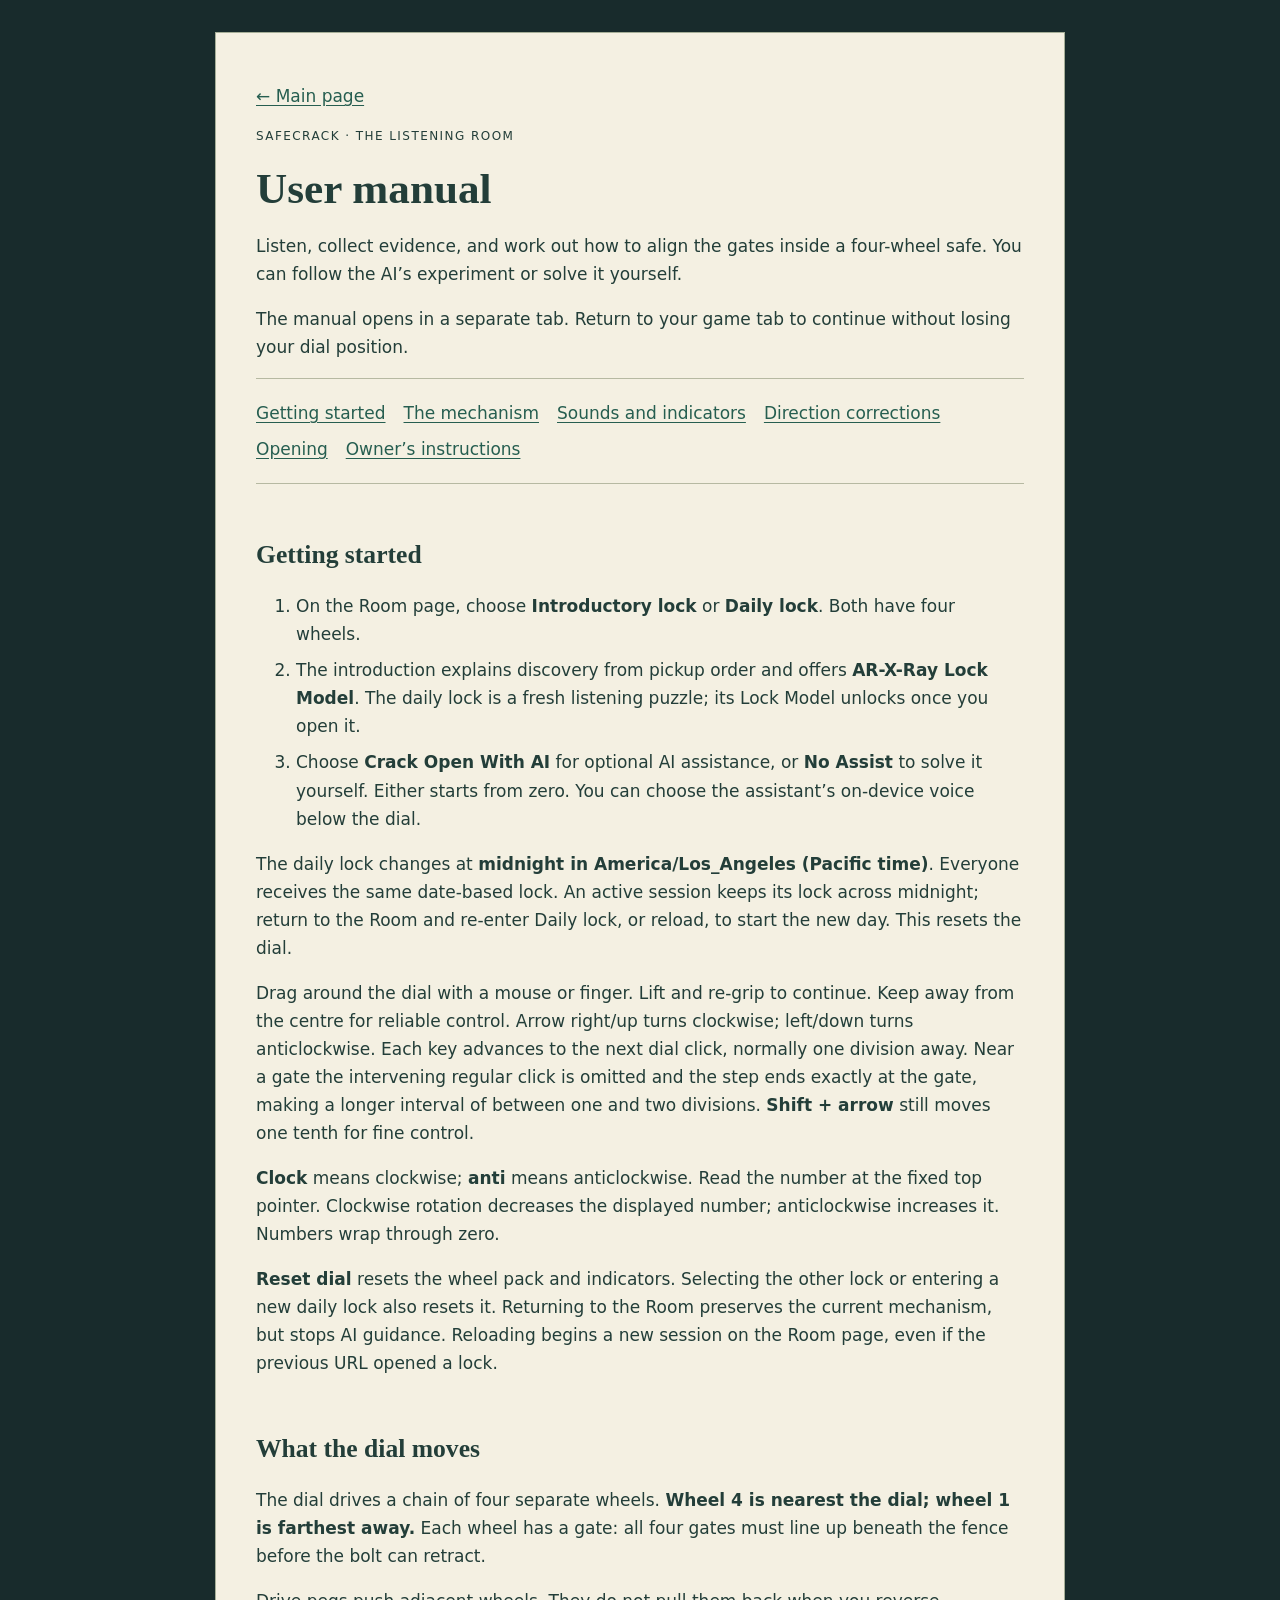
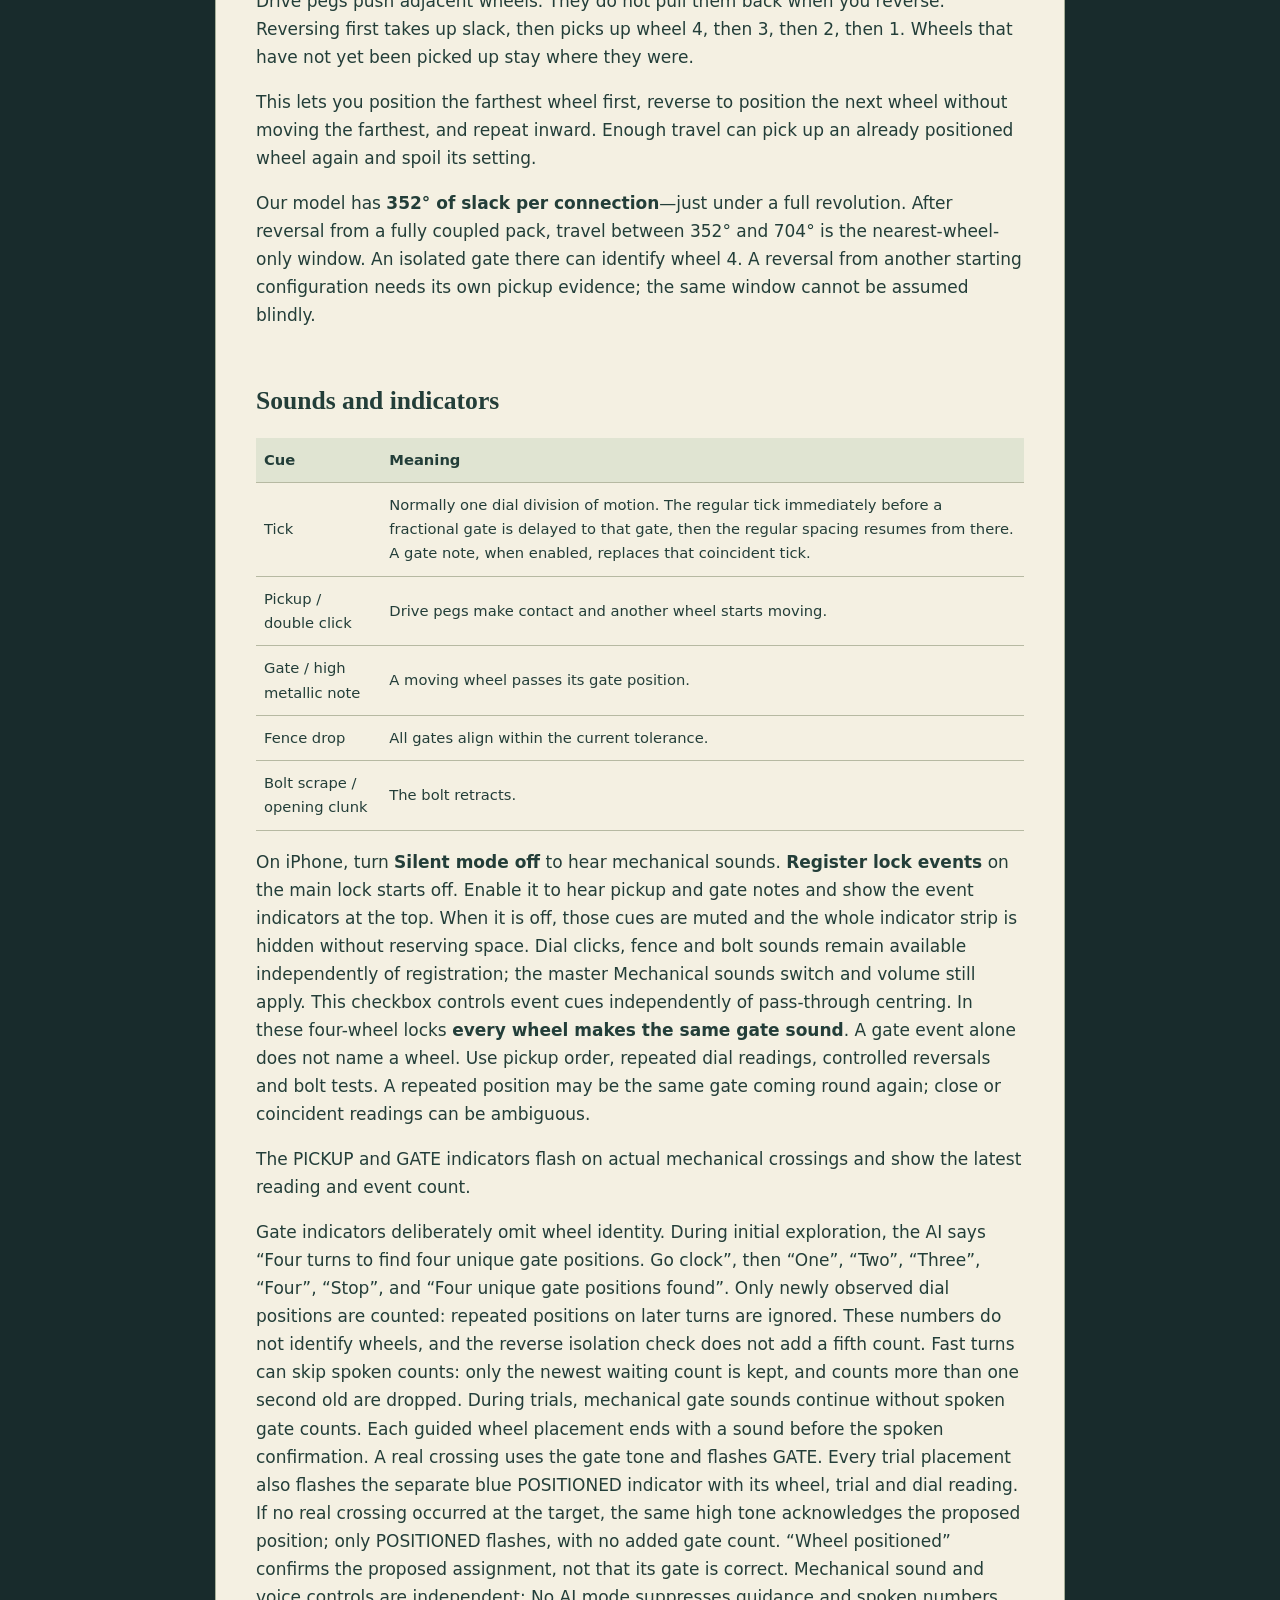
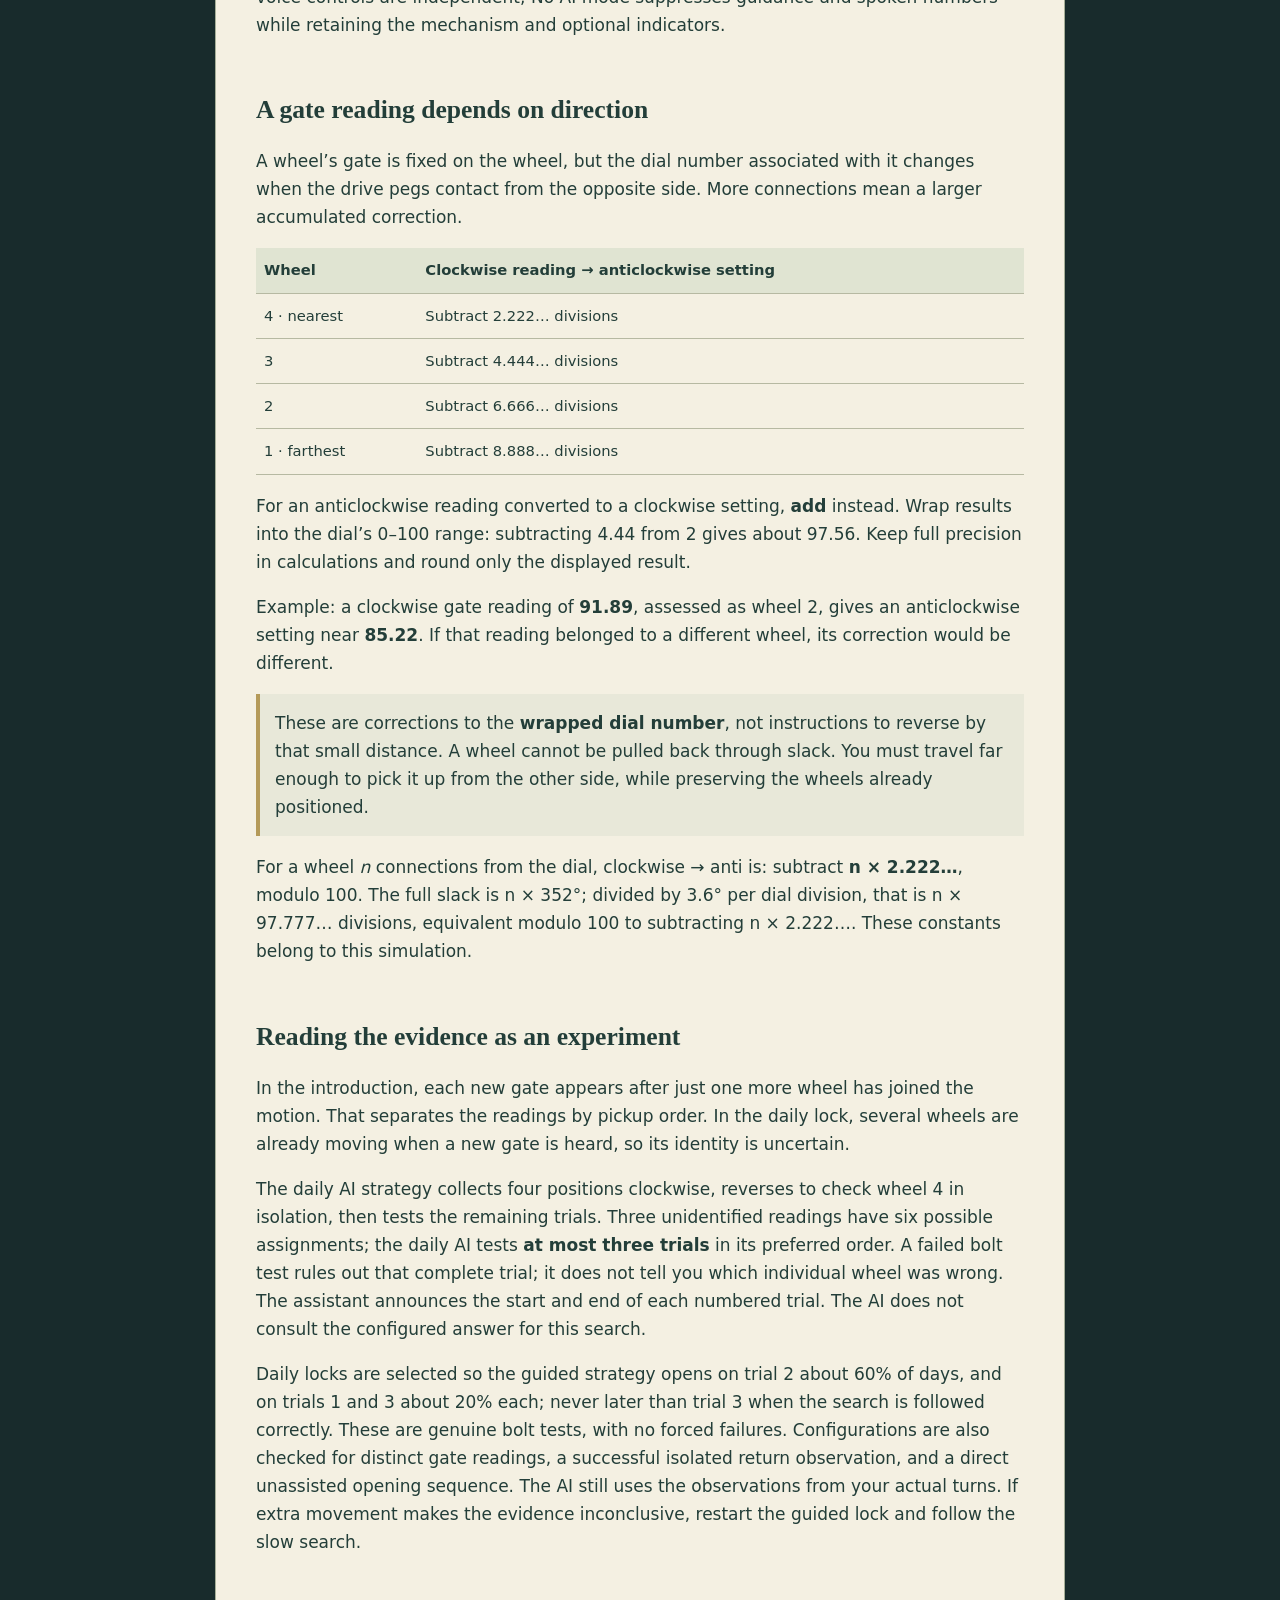
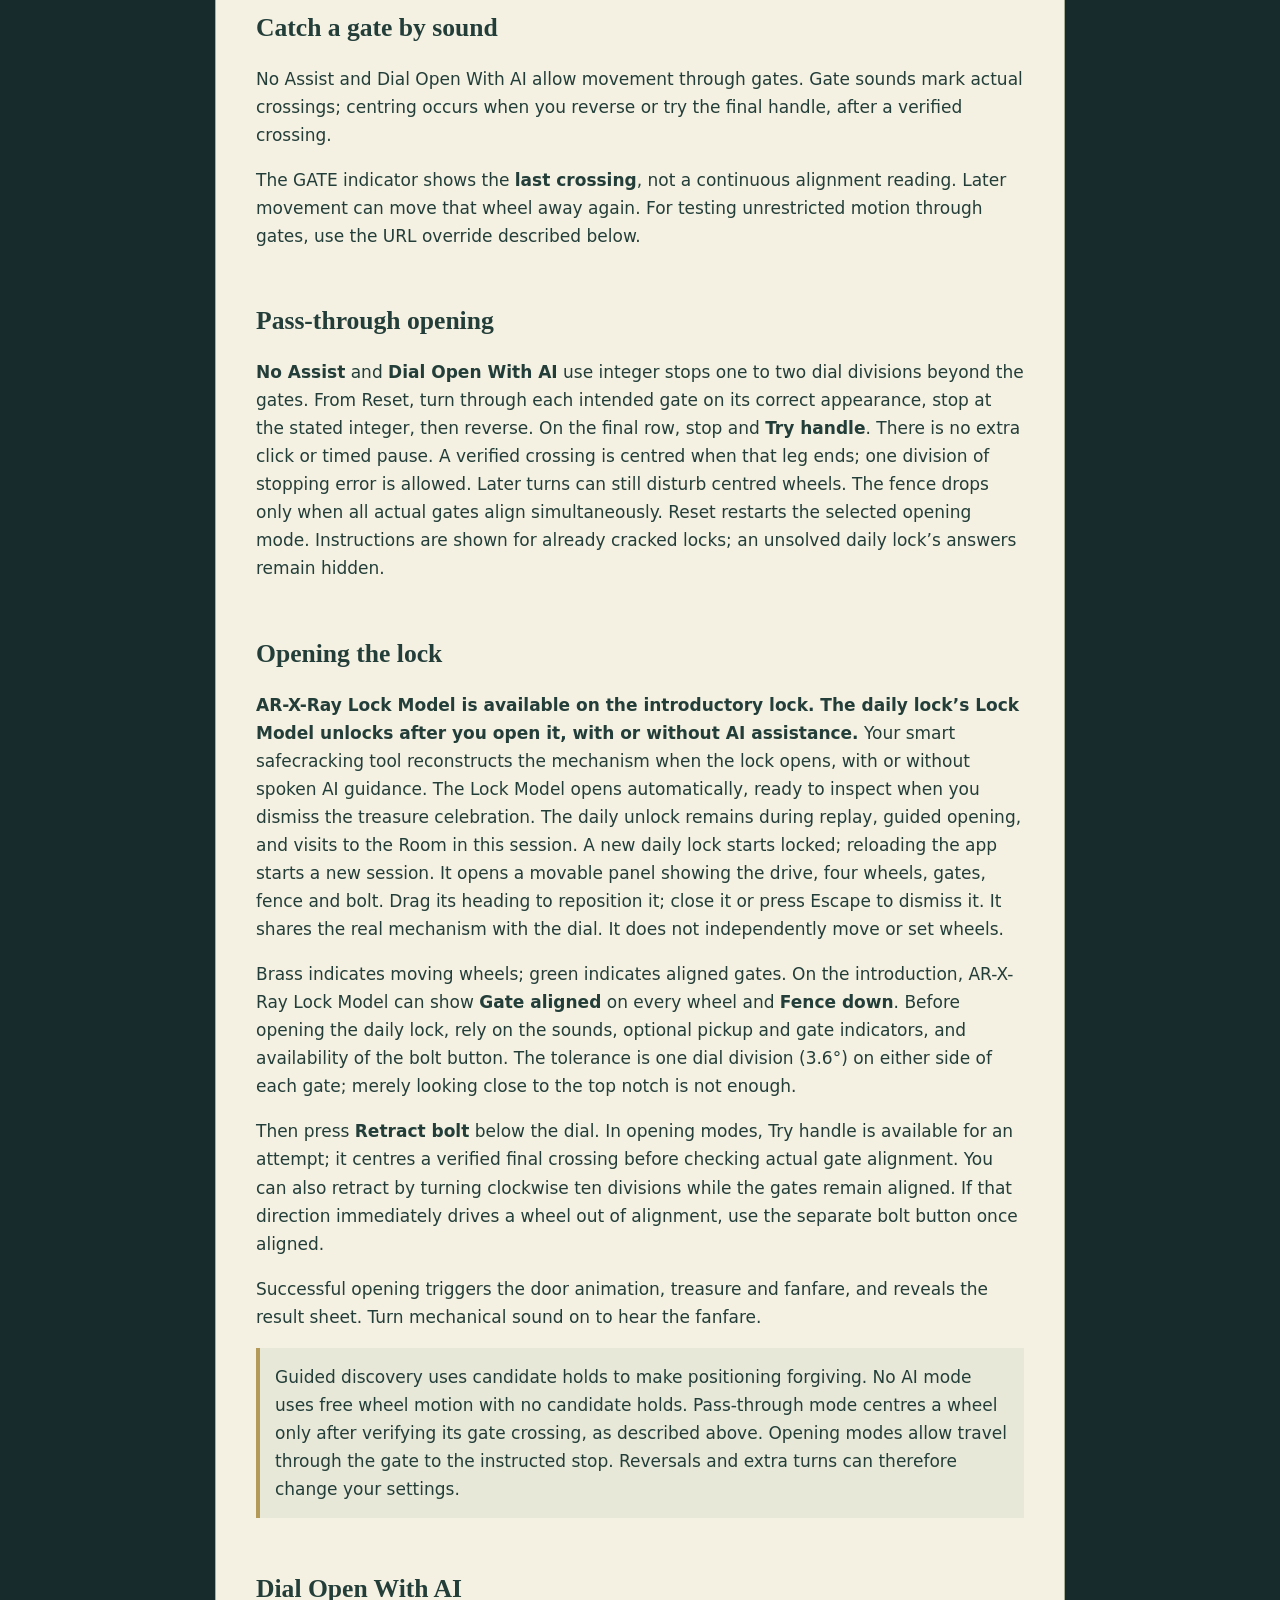
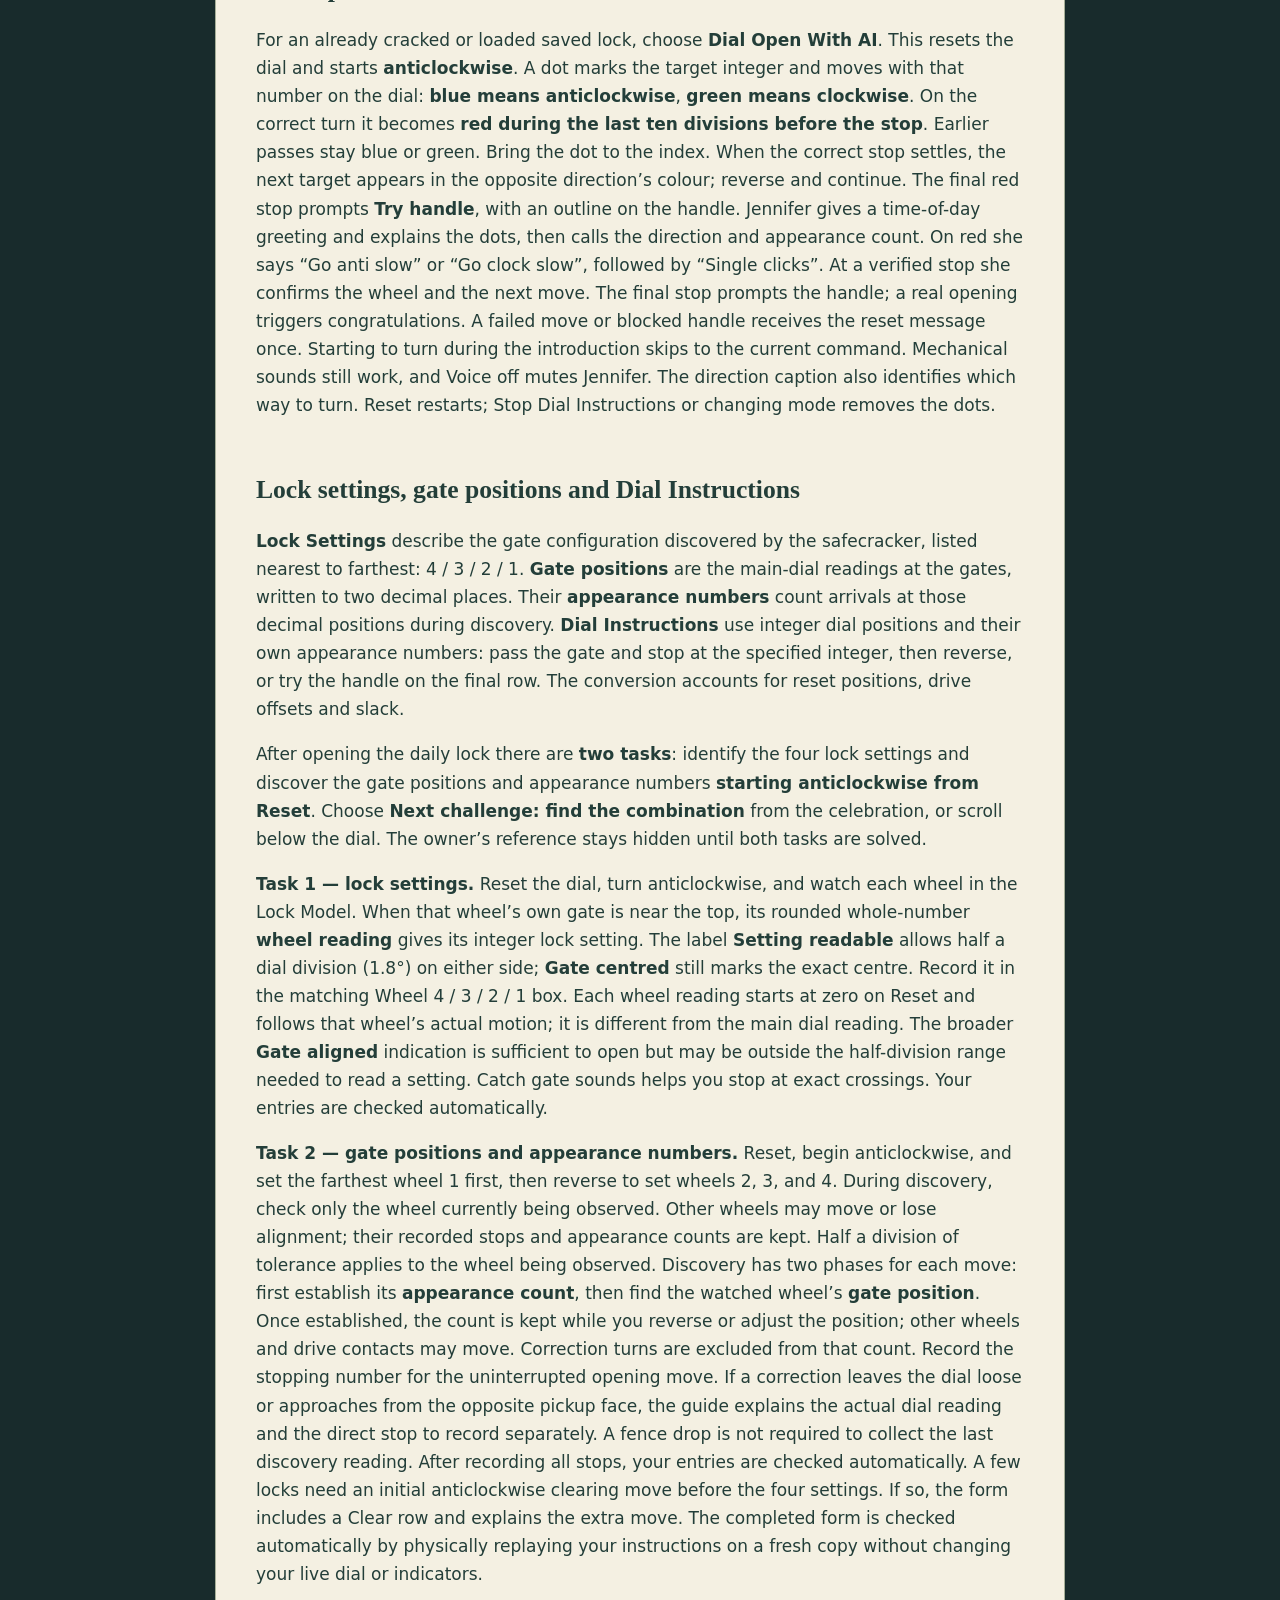
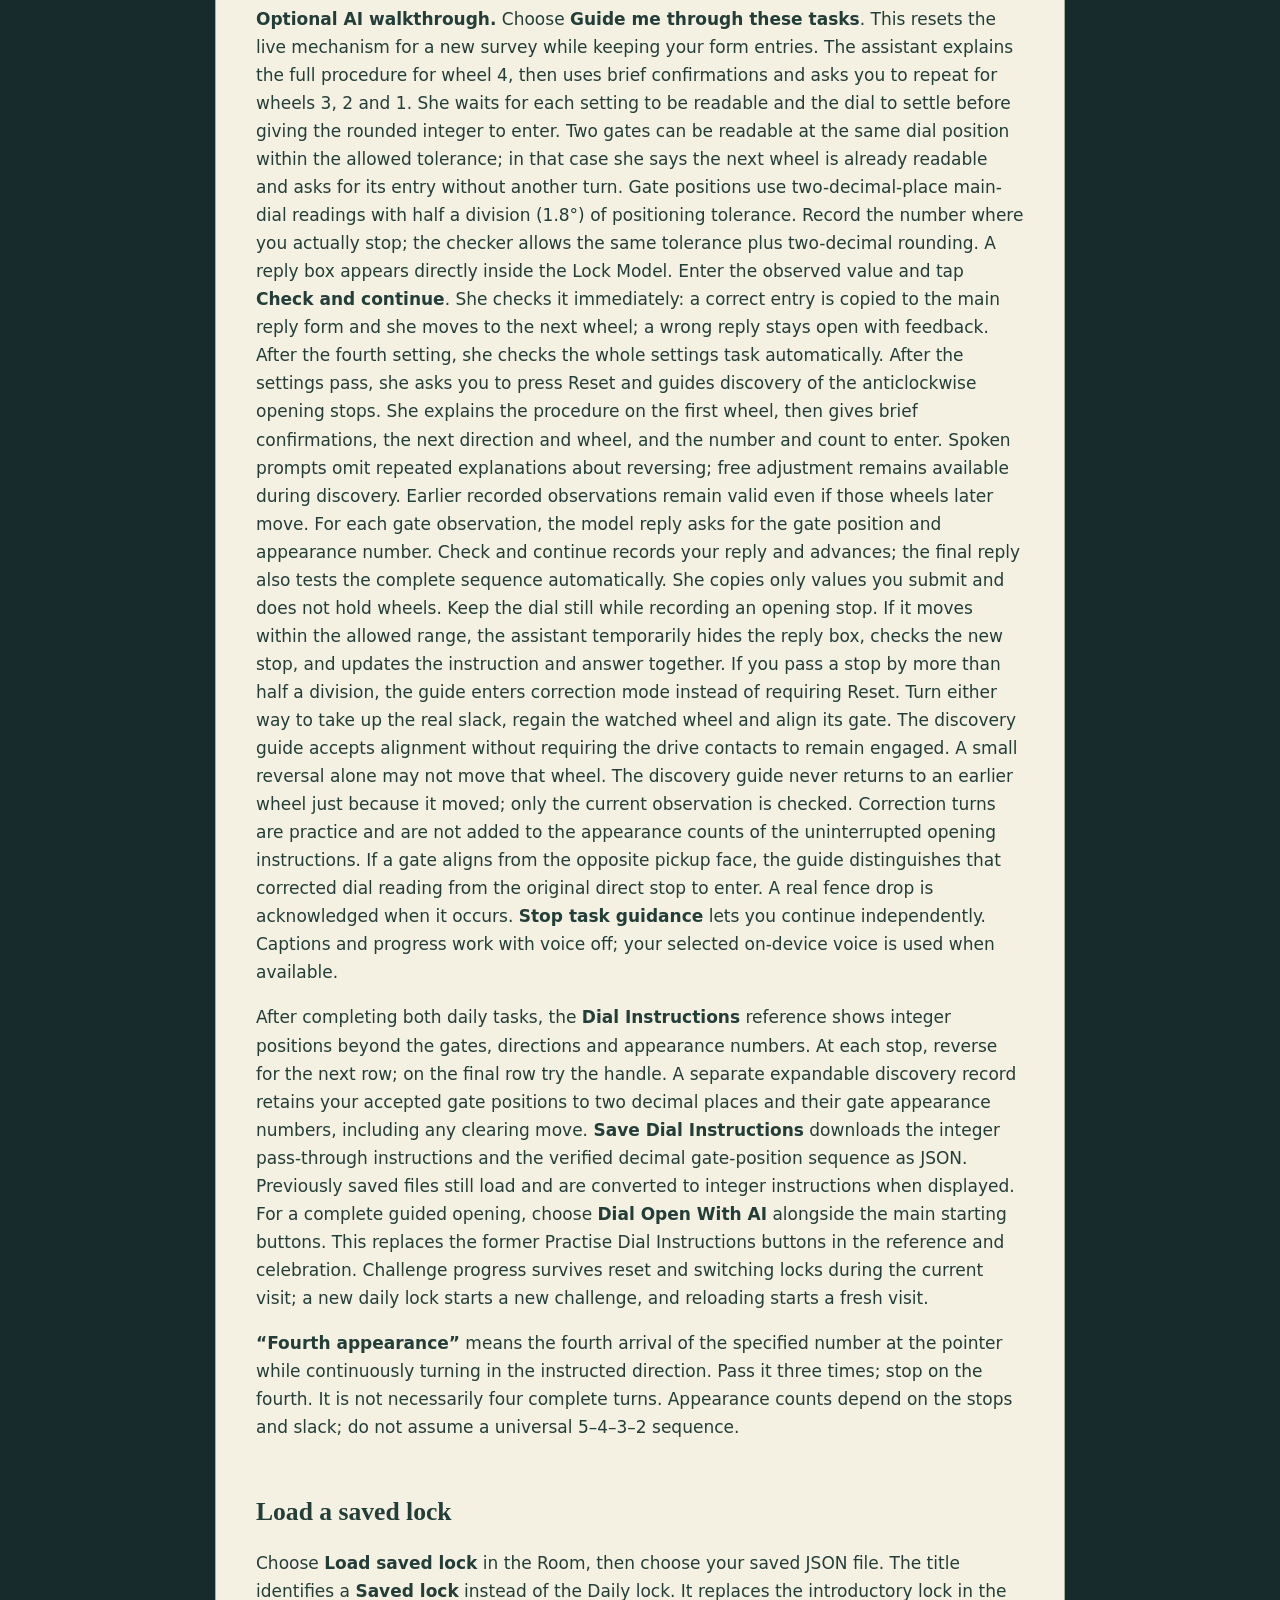
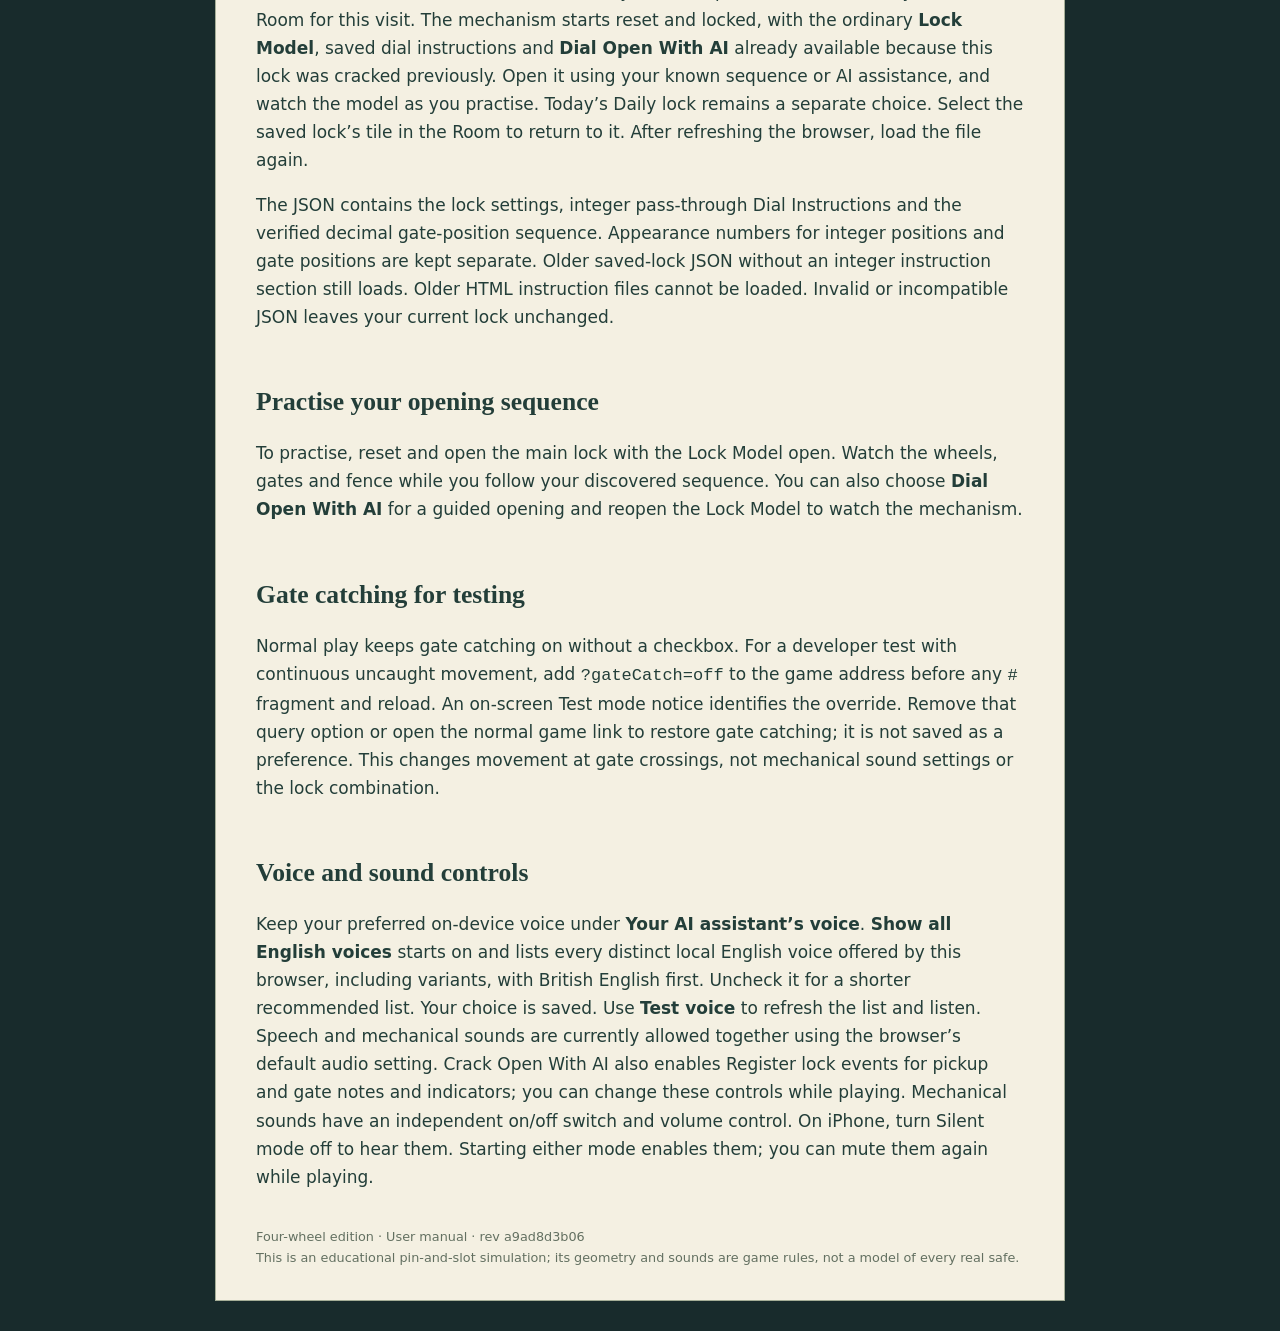
==== user-manual.html @ 7e82ee5e "Package Safecrack SoundCloud release" ====
<!doctype html>
<html lang="en">
<head>
<meta charset="utf-8"><meta name="viewport" content="width=device-width,initial-scale=1">
<title>User manual · Safecrack</title>
<style>
*{box-sizing:border-box}body{margin:0;background:#182b2c;color:#233e39;font:17px/1.65 system-ui,sans-serif}main{max-width:850px;margin:32px auto;padding:32px 40px;background:#f4f0e2;border:1px solid #a5ae97}h1,h2{font-family:Georgia,serif;line-height:1.2}h1{font-size:2.7rem;margin:16px 0}h2{margin-top:2.2em;font-size:1.6rem}a{color:#265e50;text-underline-offset:3px}nav{border-block:1px solid #b6b9a2;padding:16px 0}nav a{display:inline-block;margin:4px 18px 4px 0}table{width:100%;border-collapse:collapse;font-size:.92rem}th,td{text-align:left;padding:10px 8px;border-bottom:1px solid #b6b9a2}th{background:#e0e4d2}li{margin:8px 0}.note{padding:15px;border-left:4px solid #b49a59;background:#e8e8d9}.eyebrow{letter-spacing:.12em;font-size:.75rem}footer{margin-top:35px;font-size:.8rem;color:#637061}@media(max-width:600px){main{margin:0;padding:22px 18px}h1{font-size:2.1rem}table{font-size:.8rem}th,td{padding:9px 4px}}@media print{body{background:white}main{border:0;margin:0;padding:0;max-width:none}nav,.return{display:none}h2{break-after:avoid}tr{break-inside:avoid}}
</style>
</head>
<body><main>
<p class="return"><a href="./">← Main page</a></p>
<p class="eyebrow">SAFECRACK · THE LISTENING ROOM</p>
<h1>User manual</h1>
<p>Listen, collect evidence, and work out how to align the gates inside a four-wheel safe. You can follow the AI’s experiment or solve it yourself.</p>
<p class="return">The manual opens in a separate tab. Return to your game tab to continue without losing your dial position.</p>
<nav aria-label="Manual contents"><a href="#start">Getting started</a><a href="#mechanism">The mechanism</a><a href="#evidence">Sounds and indicators</a><a href="#corrections">Direction corrections</a><a href="#opening">Opening</a><a href="#owner">Owner’s instructions</a></nav>
<h2 id="start">Getting started</h2>
<ol><li>On the Room page, choose <strong>Introductory lock</strong> or <strong>Daily lock</strong>. Both have four wheels.</li><li>The introduction explains discovery from pickup order and offers <strong>AR-X-Ray Lock Model</strong>. The daily lock is a fresh listening puzzle; its Lock Model unlocks once you open it.</li><li>Choose <strong>Crack Open With AI</strong> for optional AI assistance, or <strong>No Assist</strong> to solve it yourself. Either starts from zero. You can choose the assistant’s on-device voice below the dial.</li></ol>
<p>The daily lock changes at <strong>midnight in America/Los_Angeles (Pacific time)</strong>. Everyone receives the same date-based lock. An active session keeps its lock across midnight; return to the Room and re-enter Daily lock, or reload, to start the new day. This resets the dial.</p>
<p>Drag around the dial with a mouse or finger. Lift and re-grip to continue. Keep away from the centre for reliable control. Arrow right/up turns clockwise; left/down turns anticlockwise. Each key advances to the next dial click, normally one division away. Near a gate the intervening regular click is omitted and the step ends exactly at the gate, making a longer interval of between one and two divisions. <strong>Shift + arrow</strong> still moves one tenth for fine control.</p>
<p><strong>Clock</strong> means clockwise; <strong>anti</strong> means anticlockwise. Read the number at the fixed top pointer. Clockwise rotation decreases the displayed number; anticlockwise increases it. Numbers wrap through zero.</p>
<p><strong>Reset dial</strong> resets the wheel pack and indicators. Selecting the other lock or entering a new daily lock also resets it. Returning to the Room preserves the current mechanism, but stops AI guidance. Reloading begins a new session on the Room page, even if the previous URL opened a lock.</p>
<h2 id="mechanism">What the dial moves</h2>
<p>The dial drives a chain of four separate wheels. <strong>Wheel 4 is nearest the dial; wheel 1 is farthest away.</strong> Each wheel has a gate: all four gates must line up beneath the fence before the bolt can retract.</p>
<p>Drive pegs push adjacent wheels. They do not pull them back when you reverse. Reversing first takes up slack, then picks up wheel 4, then 3, then 2, then 1. Wheels that have not yet been picked up stay where they were.</p>
<p>This lets you position the farthest wheel first, reverse to position the next wheel without moving the farthest, and repeat inward. Enough travel can pick up an already positioned wheel again and spoil its setting.</p>
<p>Our model has <strong>352° of slack per connection</strong>—just under a full revolution. After reversal from a fully coupled pack, travel between 352° and 704° is the nearest-wheel-only window. An isolated gate there can identify wheel 4. A reversal from another starting configuration needs its own pickup evidence; the same window cannot be assumed blindly.</p>
<h2 id="evidence">Sounds and indicators</h2>
<table><thead><tr><th>Cue</th><th>Meaning</th></tr></thead><tbody><tr><td>Tick</td><td>Normally one dial division of motion. The regular tick immediately before a fractional gate is delayed to that gate, then the regular spacing resumes from there. A gate note, when enabled, replaces that coincident tick.</td></tr><tr><td>Pickup / double click</td><td>Drive pegs make contact and another wheel starts moving.</td></tr><tr><td>Gate / high metallic note</td><td>A moving wheel passes its gate position.</td></tr><tr><td>Fence drop</td><td>All gates align within the current tolerance.</td></tr><tr><td>Bolt scrape / opening clunk</td><td>The bolt retracts.</td></tr></tbody></table>
<p>On iPhone, turn <strong>Silent mode off</strong> to hear mechanical sounds. <strong>Register lock events</strong> on the main lock starts off. Enable it to hear pickup and gate notes and show the event indicators at the top. When it is off, those cues are muted and the whole indicator strip is hidden without reserving space. Dial clicks, fence and bolt sounds remain available independently of registration; the master Mechanical sounds switch and volume still apply. This checkbox controls event cues independently of pass-through centring. In these four-wheel locks <strong>every wheel makes the same gate sound</strong>. A gate event alone does not name a wheel. Use pickup order, repeated dial readings, controlled reversals and bolt tests. A repeated position may be the same gate coming round again; close or coincident readings can be ambiguous.</p>
<p>The PICKUP and GATE indicators flash on actual mechanical crossings and show the latest reading and event count.</p>
<p>Gate indicators deliberately omit wheel identity. During initial exploration, the AI says “Four turns to find four unique gate positions. Go clock”, then “One”, “Two”, “Three”, “Four”, “Stop”, and “Four unique gate positions found”. Only newly observed dial positions are counted: repeated positions on later turns are ignored. These numbers do not identify wheels, and the reverse isolation check does not add a fifth count. Fast turns can skip spoken counts: only the newest waiting count is kept, and counts more than one second old are dropped. During trials, mechanical gate sounds continue without spoken gate counts. Each guided wheel placement ends with a sound before the spoken confirmation. A real crossing uses the gate tone and flashes GATE. Every trial placement also flashes the separate blue POSITIONED indicator with its wheel, trial and dial reading. If no real crossing occurred at the target, the same high tone acknowledges the proposed position; only POSITIONED flashes, with no added gate count. “Wheel positioned” confirms the proposed assignment, not that its gate is correct. Mechanical sound and voice controls are independent; No AI mode suppresses guidance and spoken numbers while retaining the mechanism and optional indicators.</p>
<h2 id="corrections">A gate reading depends on direction</h2>
<p>A wheel’s gate is fixed on the wheel, but the dial number associated with it changes when the drive pegs contact from the opposite side. More connections mean a larger accumulated correction.</p>
<table><thead><tr><th>Wheel</th><th>Clockwise reading → anticlockwise setting</th></tr></thead><tbody><tr><td>4 · nearest</td><td>Subtract 2.222… divisions</td></tr><tr><td>3</td><td>Subtract 4.444… divisions</td></tr><tr><td>2</td><td>Subtract 6.666… divisions</td></tr><tr><td>1 · farthest</td><td>Subtract 8.888… divisions</td></tr></tbody></table>
<p>For an anticlockwise reading converted to a clockwise setting, <strong>add</strong> instead. Wrap results into the dial’s 0–100 range: subtracting 4.44 from 2 gives about 97.56. Keep full precision in calculations and round only the displayed result.</p>
<p>Example: a clockwise gate reading of <strong>91.89</strong>, assessed as wheel 2, gives an anticlockwise setting near <strong>85.22</strong>. If that reading belonged to a different wheel, its correction would be different.</p>
<p class="note">These are corrections to the <strong>wrapped dial number</strong>, not instructions to reverse by that small distance. A wheel cannot be pulled back through slack. You must travel far enough to pick it up from the other side, while preserving the wheels already positioned.</p>
<p>For a wheel <em>n</em> connections from the dial, clockwise → anti is: subtract <strong>n × 2.222…</strong>, modulo 100. The full slack is n × 352°; divided by 3.6° per dial division, that is n × 97.777… divisions, equivalent modulo 100 to subtracting n × 2.222…. These constants belong to this simulation.</p>
<h2>Reading the evidence as an experiment</h2>
<p>In the introduction, each new gate appears after just one more wheel has joined the motion. That separates the readings by pickup order. In the daily lock, several wheels are already moving when a new gate is heard, so its identity is uncertain.</p>
<p>The daily AI strategy collects four positions clockwise, reverses to check wheel 4 in isolation, then tests the remaining trials. Three unidentified readings have six possible assignments; the daily AI tests <strong>at most three trials</strong> in its preferred order. A failed bolt test rules out that complete trial; it does not tell you which individual wheel was wrong. The assistant announces the start and end of each numbered trial. The AI does not consult the configured answer for this search.</p>
<p>Daily locks are selected so the guided strategy opens on trial 2 about 60% of days, and on trials 1 and 3 about 20% each; never later than trial 3 when the search is followed correctly. These are genuine bolt tests, with no forced failures. Configurations are also checked for distinct gate readings, a successful isolated return observation, and a direct unassisted opening sequence. The AI still uses the observations from your actual turns. If extra movement makes the evidence inconclusive, restart the guided lock and follow the slow search.</p>
<h2>Catch a gate by sound</h2>
<p>No Assist and Dial Open With AI allow movement through gates. Gate sounds mark actual crossings; centring occurs when you reverse or try the final handle, after a verified crossing.</p>
<p>The GATE indicator shows the <strong>last crossing</strong>, not a continuous alignment reading. Later movement can move that wheel away again. For testing unrestricted motion through gates, use the URL override described below.</p>
<h2>Pass-through opening</h2>
<p><strong>No Assist</strong> and <strong>Dial Open With AI</strong> use integer stops one to two dial divisions beyond the gates. From Reset, turn through each intended gate on its correct appearance, stop at the stated integer, then reverse. On the final row, stop and <strong>Try handle</strong>. There is no extra click or timed pause. A verified crossing is centred when that leg ends; one division of stopping error is allowed. Later turns can still disturb centred wheels. The fence drops only when all actual gates align simultaneously. Reset restarts the selected opening mode. Instructions are shown for already cracked locks; an unsolved daily lock’s answers remain hidden.</p>

<h2 id="opening">Opening the lock</h2>
<p><strong>AR-X-Ray Lock Model is available on the introductory lock. The daily lock’s Lock Model unlocks after you open it, with or without AI assistance.</strong> Your smart safecracking tool reconstructs the mechanism when the lock opens, with or without spoken AI guidance. The Lock Model opens automatically, ready to inspect when you dismiss the treasure celebration. The daily unlock remains during replay, guided opening, and visits to the Room in this session. A new daily lock starts locked; reloading the app starts a new session. It opens a movable panel showing the drive, four wheels, gates, fence and bolt. Drag its heading to reposition it; close it or press Escape to dismiss it. It shares the real mechanism with the dial. It does not independently move or set wheels.</p>
<p>Brass indicates moving wheels; green indicates aligned gates. On the introduction, AR-X-Ray Lock Model can show <strong>Gate aligned</strong> on every wheel and <strong>Fence down</strong>. Before opening the daily lock, rely on the sounds, optional pickup and gate indicators, and availability of the bolt button. The tolerance is one dial division (3.6°) on either side of each gate; merely looking close to the top notch is not enough.</p>
<p>Then press <strong>Retract bolt</strong> below the dial. In opening modes, Try handle is available for an attempt; it centres a verified final crossing before checking actual gate alignment. You can also retract by turning clockwise ten divisions while the gates remain aligned. If that direction immediately drives a wheel out of alignment, use the separate bolt button once aligned.</p>
<p>Successful opening triggers the door animation, treasure and fanfare, and reveals the result sheet. Turn mechanical sound on to hear the fanfare.</p>
<p class="note">Guided discovery uses candidate holds to make positioning forgiving. No AI mode uses free wheel motion with no candidate holds. Pass-through mode centres a wheel only after verifying its gate crossing, as described above. Opening modes allow travel through the gate to the instructed stop. Reversals and extra turns can therefore change your settings.</p>
<h2>Dial Open With AI</h2>
<p>For an already cracked or loaded saved lock, choose <strong>Dial Open With AI</strong>. This resets the dial and starts <strong>anticlockwise</strong>. A dot marks the target integer and moves with that number on the dial: <strong>blue means anticlockwise</strong>, <strong>green means clockwise</strong>. On the correct turn it becomes <strong>red during the last ten divisions before the stop</strong>. Earlier passes stay blue or green. Bring the dot to the index. When the correct stop settles, the next target appears in the opposite direction’s colour; reverse and continue. The final red stop prompts <strong>Try handle</strong>, with an outline on the handle. Jennifer gives a time-of-day greeting and explains the dots, then calls the direction and appearance count. On red she says “Go anti slow” or “Go clock slow”, followed by “Single clicks”. At a verified stop she confirms the wheel and the next move. The final stop prompts the handle; a real opening triggers congratulations. A failed move or blocked handle receives the reset message once. Starting to turn during the introduction skips to the current command. Mechanical sounds still work, and Voice off mutes Jennifer. The direction caption also identifies which way to turn. Reset restarts; Stop Dial Instructions or changing mode removes the dots.</p>
<h2 id="owner">Lock settings, gate positions and Dial Instructions</h2>
<p><strong>Lock Settings</strong> describe the gate configuration discovered by the safecracker, listed nearest to farthest: 4 / 3 / 2 / 1. <strong>Gate positions</strong> are the main-dial readings at the gates, written to two decimal places. Their <strong>appearance numbers</strong> count arrivals at those decimal positions during discovery. <strong>Dial Instructions</strong> use integer dial positions and their own appearance numbers: pass the gate and stop at the specified integer, then reverse, or try the handle on the final row. The conversion accounts for reset positions, drive offsets and slack.</p>
<p>After opening the daily lock there are <strong>two tasks</strong>: identify the four lock settings and discover the gate positions and appearance numbers <strong>starting anticlockwise from Reset</strong>. Choose <strong>Next challenge: find the combination</strong> from the celebration, or scroll below the dial. The owner’s reference stays hidden until both tasks are solved.</p>
<p><strong>Task 1 — lock settings.</strong> Reset the dial, turn anticlockwise, and watch each wheel in the Lock Model. When that wheel’s own gate is near the top, its rounded whole-number <strong>wheel reading</strong> gives its integer lock setting. The label <strong>Setting readable</strong> allows half a dial division (1.8°) on either side; <strong>Gate centred</strong> still marks the exact centre. Record it in the matching Wheel 4 / 3 / 2 / 1 box. Each wheel reading starts at zero on Reset and follows that wheel’s actual motion; it is different from the main dial reading. The broader <strong>Gate aligned</strong> indication is sufficient to open but may be outside the half-division range needed to read a setting. Catch gate sounds helps you stop at exact crossings. Your entries are checked automatically.</p>
<p><strong>Task 2 — gate positions and appearance numbers.</strong> Reset, begin anticlockwise, and set the farthest wheel 1 first, then reverse to set wheels 2, 3, and 4. During discovery, check only the wheel currently being observed. Other wheels may move or lose alignment; their recorded stops and appearance counts are kept. Half a division of tolerance applies to the wheel being observed. Discovery has two phases for each move: first establish its <strong>appearance count</strong>, then find the watched wheel’s <strong>gate position</strong>. Once established, the count is kept while you reverse or adjust the position; other wheels and drive contacts may move. Correction turns are excluded from that count. Record the stopping number for the uninterrupted opening move. If a correction leaves the dial loose or approaches from the opposite pickup face, the guide explains the actual dial reading and the direct stop to record separately. A fence drop is not required to collect the last discovery reading. After recording all stops, your entries are checked automatically. A few locks need an initial anticlockwise clearing move before the four settings. If so, the form includes a Clear row and explains the extra move. The completed form is checked automatically by physically replaying your instructions on a fresh copy without changing your live dial or indicators.</p>
<p><strong>Optional AI walkthrough.</strong> Choose <strong>Guide me through these tasks</strong>. This resets the live mechanism for a new survey while keeping your form entries. The assistant explains the full procedure for wheel 4, then uses brief confirmations and asks you to repeat for wheels 3, 2 and 1. She waits for each setting to be readable and the dial to settle before giving the rounded integer to enter. Two gates can be readable at the same dial position within the allowed tolerance; in that case she says the next wheel is already readable and asks for its entry without another turn. Gate positions use two-decimal-place main-dial readings with half a division (1.8°) of positioning tolerance. Record the number where you actually stop; the checker allows the same tolerance plus two-decimal rounding. A reply box appears directly inside the Lock Model. Enter the observed value and tap <strong>Check and continue</strong>. She checks it immediately: a correct entry is copied to the main reply form and she moves to the next wheel; a wrong reply stays open with feedback. After the fourth setting, she checks the whole settings task automatically. After the settings pass, she asks you to press Reset and guides discovery of the anticlockwise opening stops. She explains the procedure on the first wheel, then gives brief confirmations, the next direction and wheel, and the number and count to enter. Spoken prompts omit repeated explanations about reversing; free adjustment remains available during discovery. Earlier recorded observations remain valid even if those wheels later move. For each gate observation, the model reply asks for the gate position and appearance number. Check and continue records your reply and advances; the final reply also tests the complete sequence automatically. She copies only values you submit and does not hold wheels. Keep the dial still while recording an opening stop. If it moves within the allowed range, the assistant temporarily hides the reply box, checks the new stop, and updates the instruction and answer together. If you pass a stop by more than half a division, the guide enters correction mode instead of requiring Reset. Turn either way to take up the real slack, regain the watched wheel and align its gate. The discovery guide accepts alignment without requiring the drive contacts to remain engaged. A small reversal alone may not move that wheel. The discovery guide never returns to an earlier wheel just because it moved; only the current observation is checked. Correction turns are practice and are not added to the appearance counts of the uninterrupted opening instructions. If a gate aligns from the opposite pickup face, the guide distinguishes that corrected dial reading from the original direct stop to enter. A real fence drop is acknowledged when it occurs. <strong>Stop task guidance</strong> lets you continue independently. Captions and progress work with voice off; your selected on-device voice is used when available.</p>
<p>After completing both daily tasks, the <strong>Dial Instructions</strong> reference shows integer positions beyond the gates, directions and appearance numbers. At each stop, reverse for the next row; on the final row try the handle. A separate expandable discovery record retains your accepted gate positions to two decimal places and their gate appearance numbers, including any clearing move. <strong>Save Dial Instructions</strong> downloads the integer pass-through instructions and the verified decimal gate-position sequence as JSON. Previously saved files still load and are converted to integer instructions when displayed. For a complete guided opening, choose <strong>Dial Open With AI</strong> alongside the main starting buttons. This replaces the former Practise Dial Instructions buttons in the reference and celebration. Challenge progress survives reset and switching locks during the current visit; a new daily lock starts a new challenge, and reloading starts a fresh visit.</p>
<p><strong>“Fourth appearance”</strong> means the fourth arrival of the specified number at the pointer while continuously turning in the instructed direction. Pass it three times; stop on the fourth. It is not necessarily four complete turns. Appearance counts depend on the stops and slack; do not assume a universal 5–4–3–2 sequence.</p>
<h2>Load a saved lock</h2>
<p>Choose <strong>Load saved lock</strong> in the Room, then choose your saved JSON file. The title identifies a <strong>Saved lock</strong> instead of the Daily lock. It replaces the introductory lock in the Room for this visit. The mechanism starts reset and locked, with the ordinary <strong>Lock Model</strong>, saved dial instructions and <strong>Dial Open With AI</strong> already available because this lock was cracked previously. Open it using your known sequence or AI assistance, and watch the model as you practise. Today’s Daily lock remains a separate choice. Select the saved lock’s tile in the Room to return to it. After refreshing the browser, load the file again.</p>
<p>The JSON contains the lock settings, integer pass-through Dial Instructions and the verified decimal gate-position sequence. Appearance numbers for integer positions and gate positions are kept separate. Older saved-lock JSON without an integer instruction section still loads. Older HTML instruction files cannot be loaded. Invalid or incompatible JSON leaves your current lock unchanged.</p>
<h2>Practise your opening sequence</h2>
<p>To practise, reset and open the main lock with the Lock Model open. Watch the wheels, gates and fence while you follow your discovered sequence. You can also choose <strong>Dial Open With AI</strong> for a guided opening and reopen the Lock Model to watch the mechanism.</p>
<h2>Gate catching for testing</h2>
<p>Normal play keeps gate catching on without a checkbox. For a developer test with continuous uncaught movement, add <code>?gateCatch=off</code> to the game address before any <code>#</code> fragment and reload. An on-screen Test mode notice identifies the override. Remove that query option or open the normal game link to restore gate catching; it is not saved as a preference. This changes movement at gate crossings, not mechanical sound settings or the lock combination.</p>
<h2>Voice and sound controls</h2>
<p>Keep your preferred on-device voice under <strong>Your AI assistant’s voice</strong>. <strong>Show all English voices</strong> starts on and lists every distinct local English voice offered by this browser, including variants, with British English first. Uncheck it for a shorter recommended list. Your choice is saved. Use <strong>Test voice</strong> to refresh the list and listen. Speech and mechanical sounds are currently allowed together using the browser’s default audio setting. Crack Open With AI also enables Register lock events for pickup and gate notes and indicators; you can change these controls while playing. Mechanical sounds have an independent on/off switch and volume control. On iPhone, turn Silent mode off to hear them. Starting either mode enables them; you can mute them again while playing.</p>
<footer>Four-wheel edition · User manual · rev a9ad8d3b06<br>This is an educational pin-and-slot simulation; its geometry and sounds are game rules, not a model of every real safe.</footer>
</main></body></html>
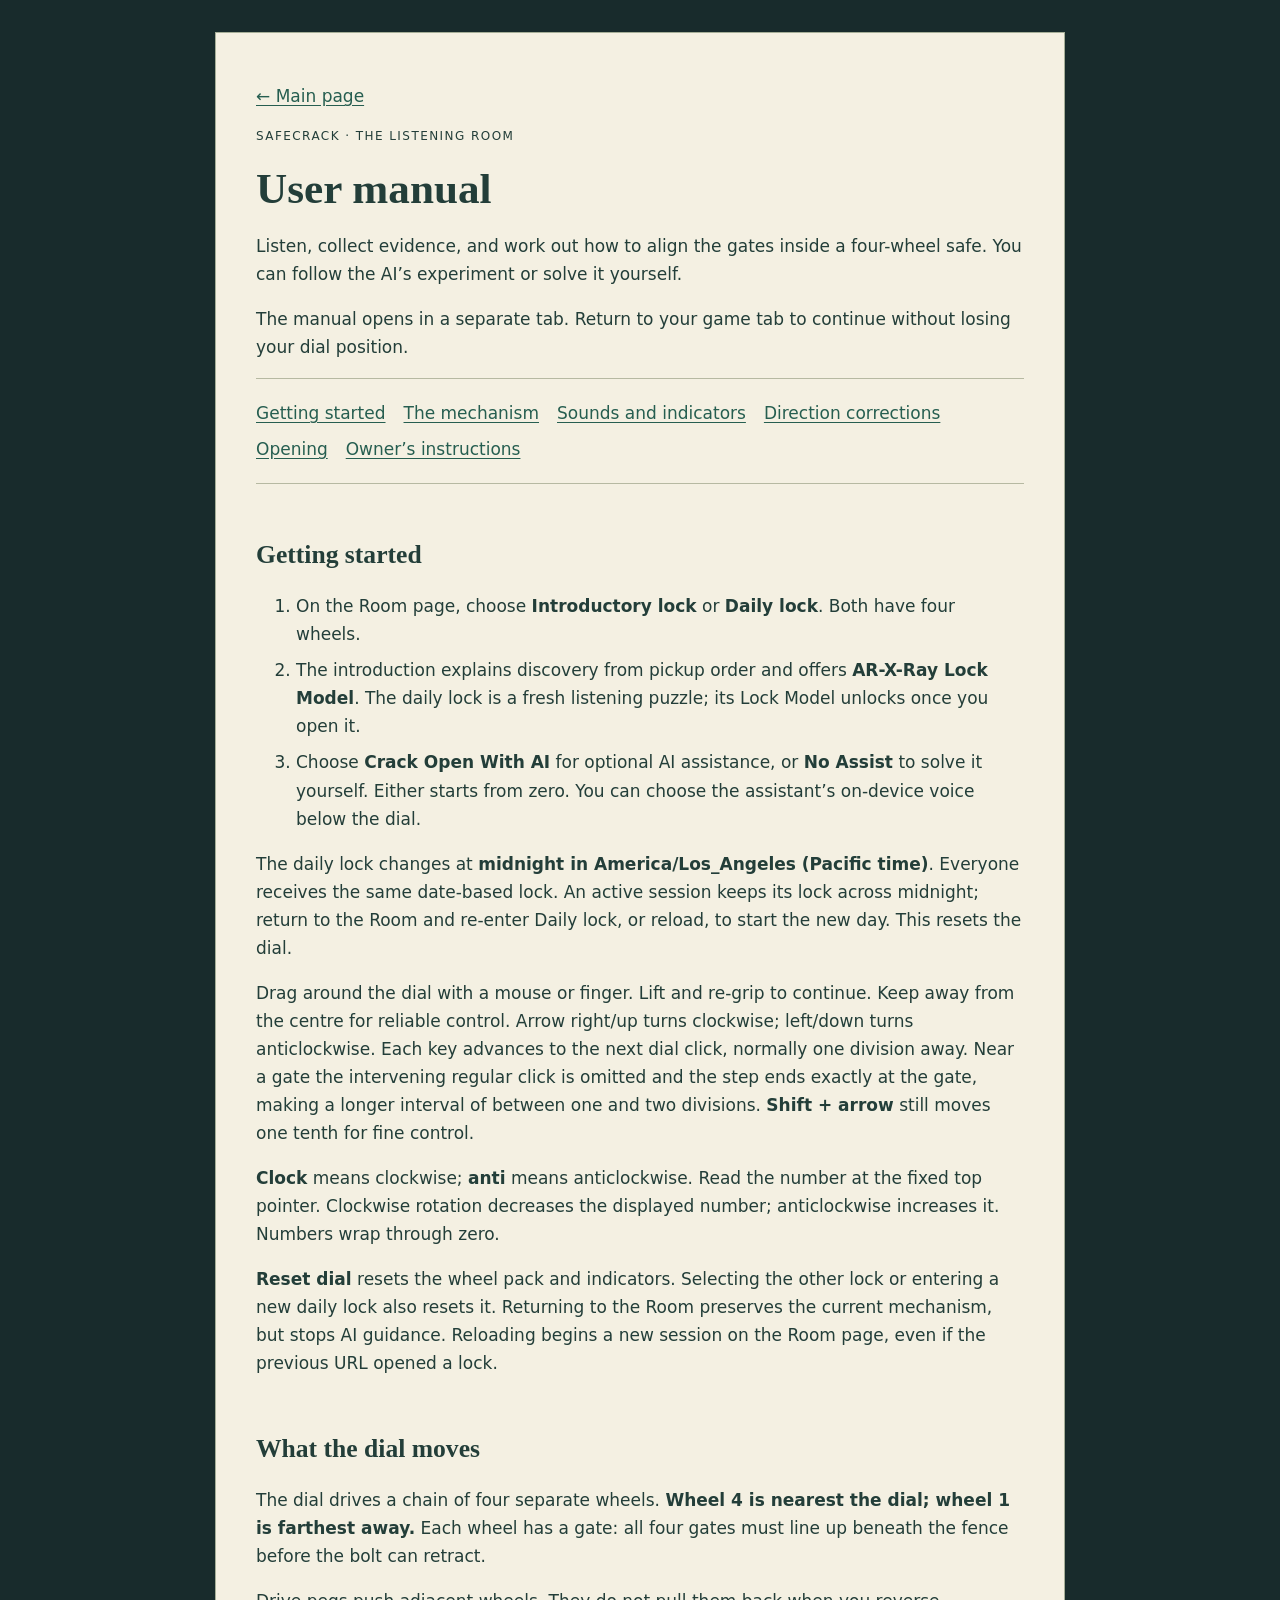
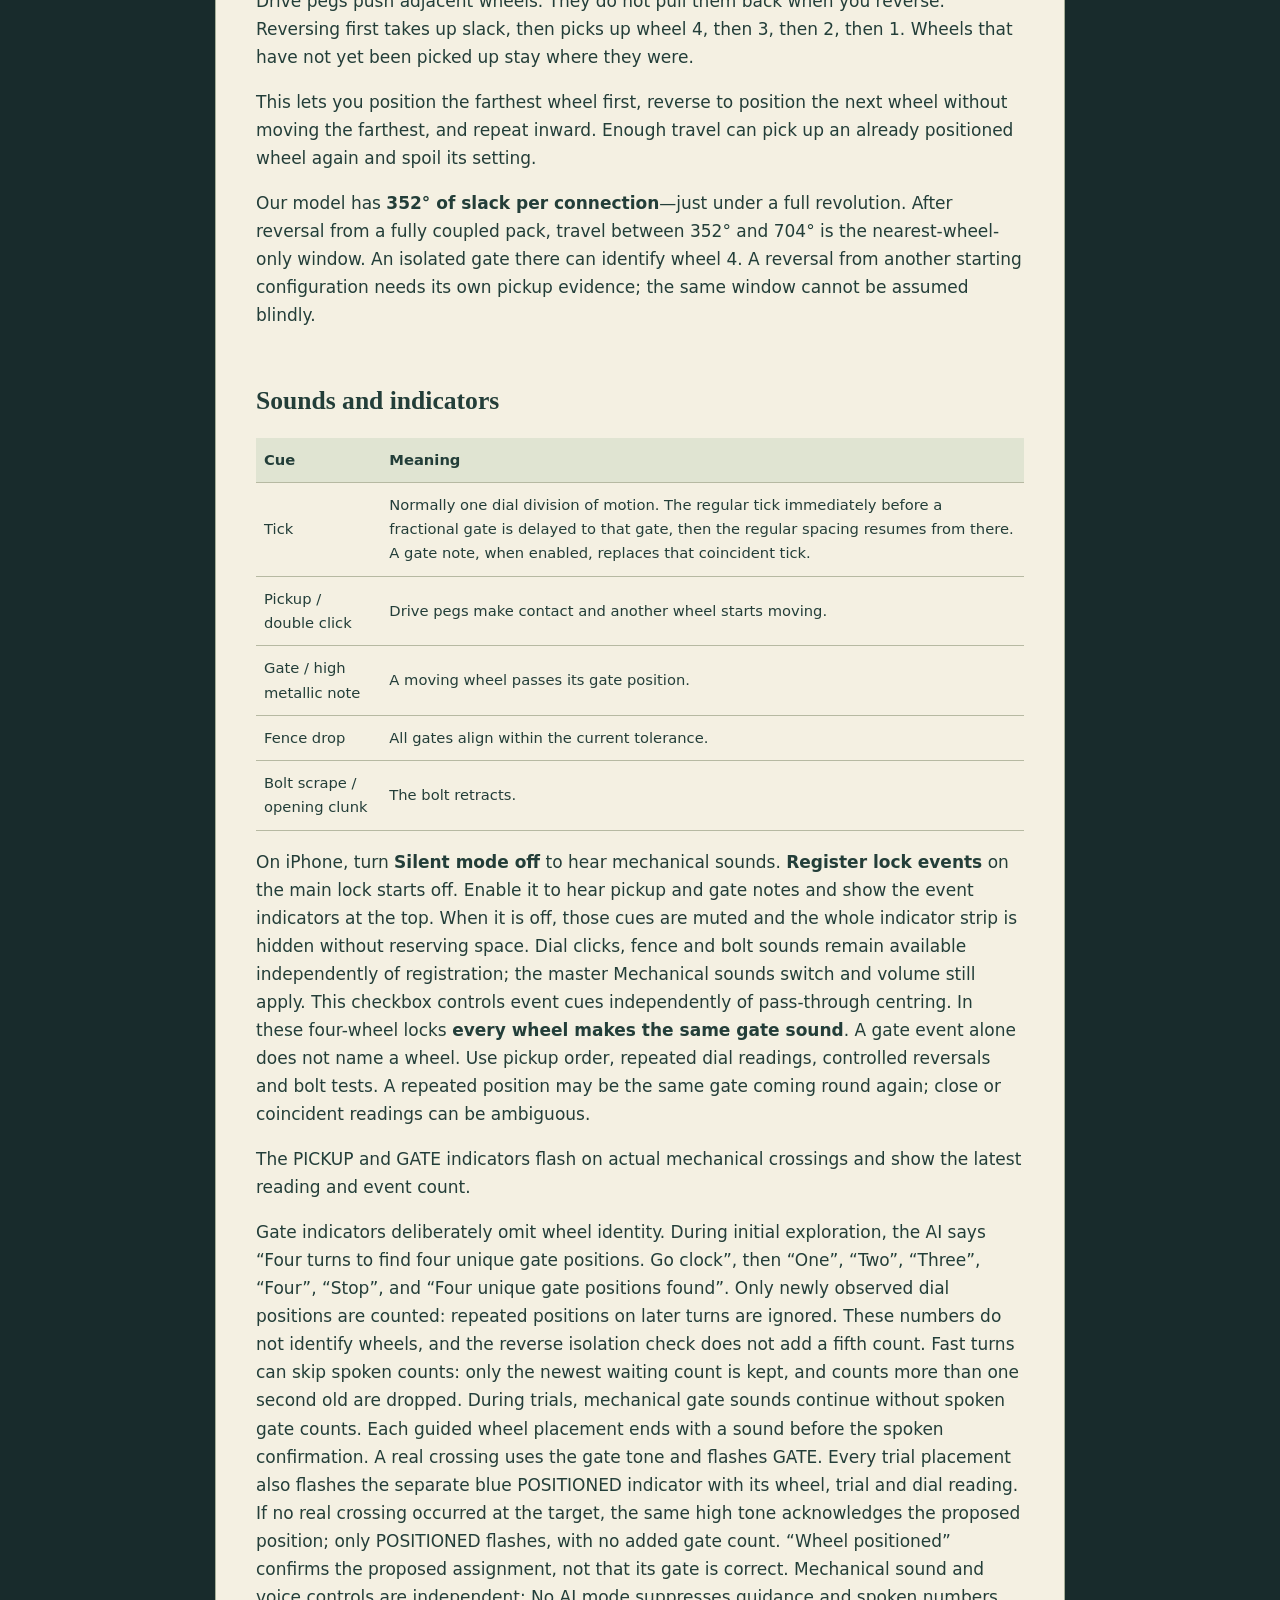
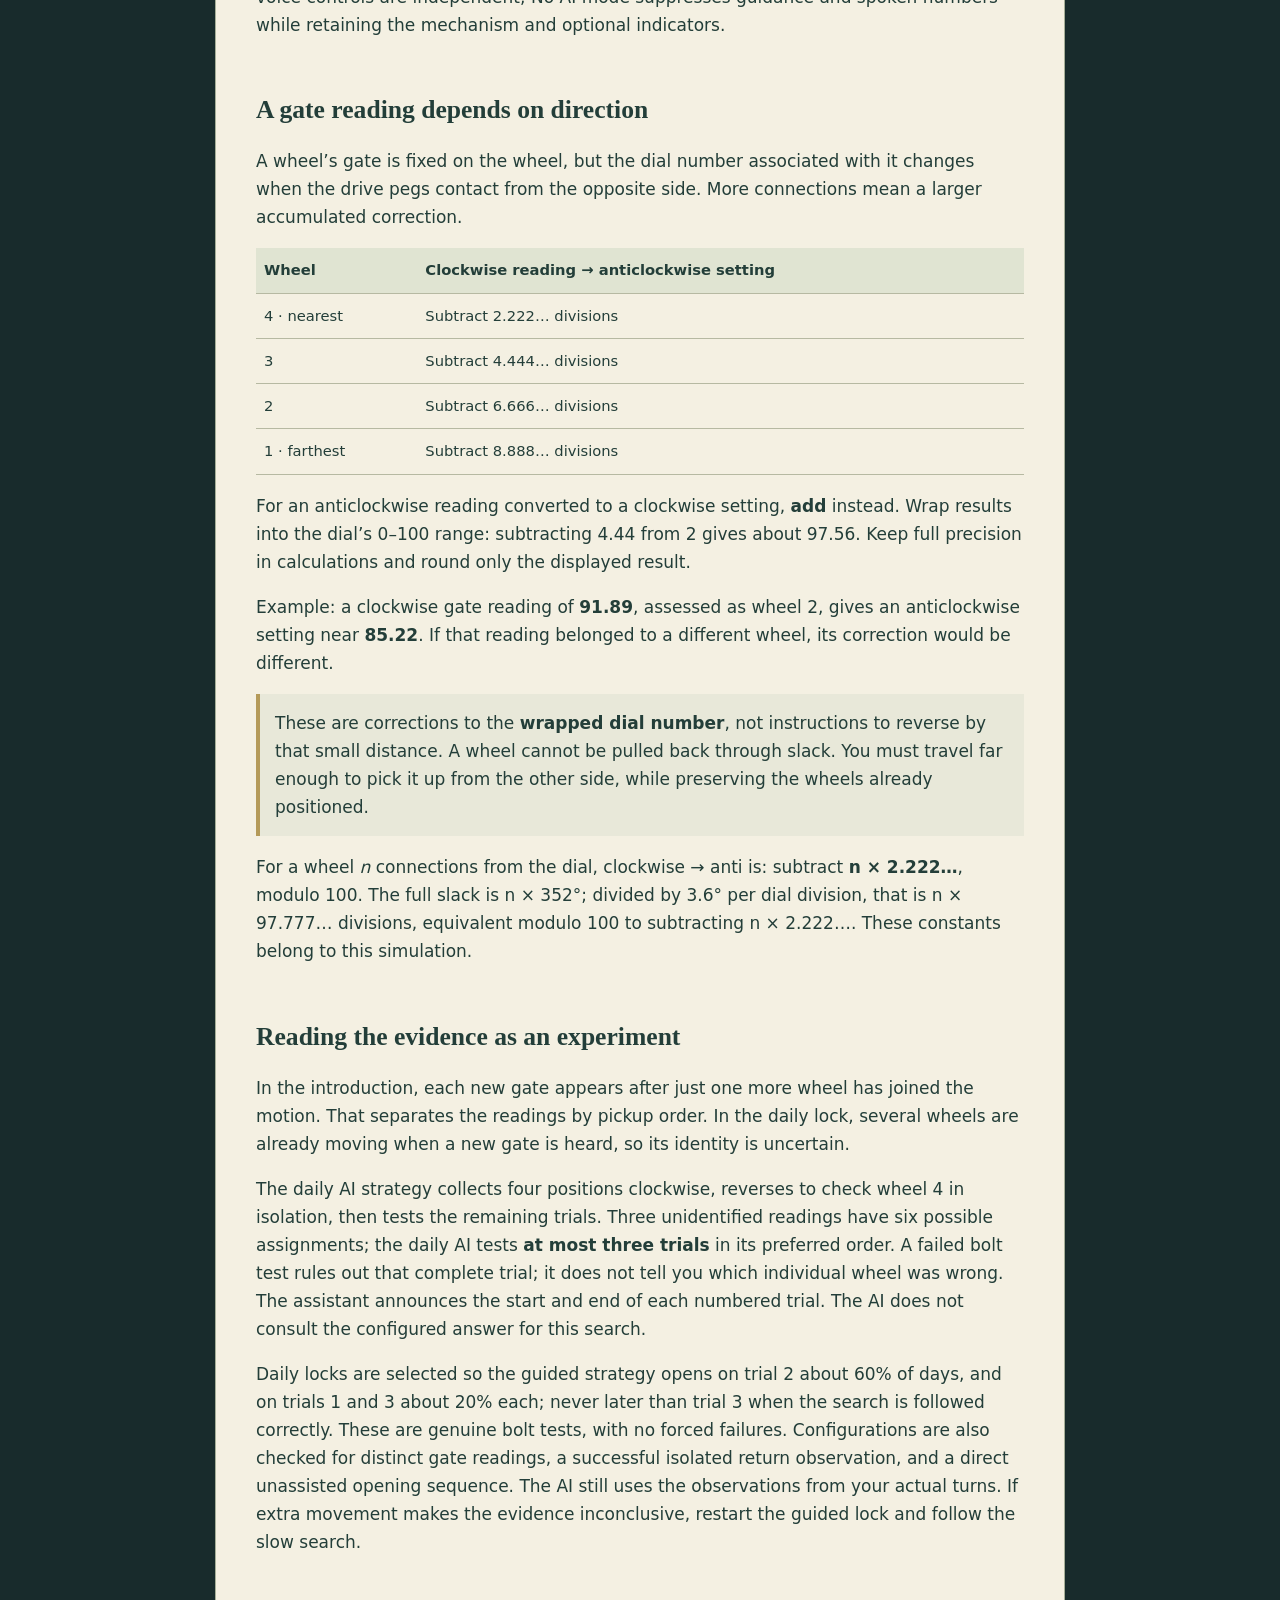
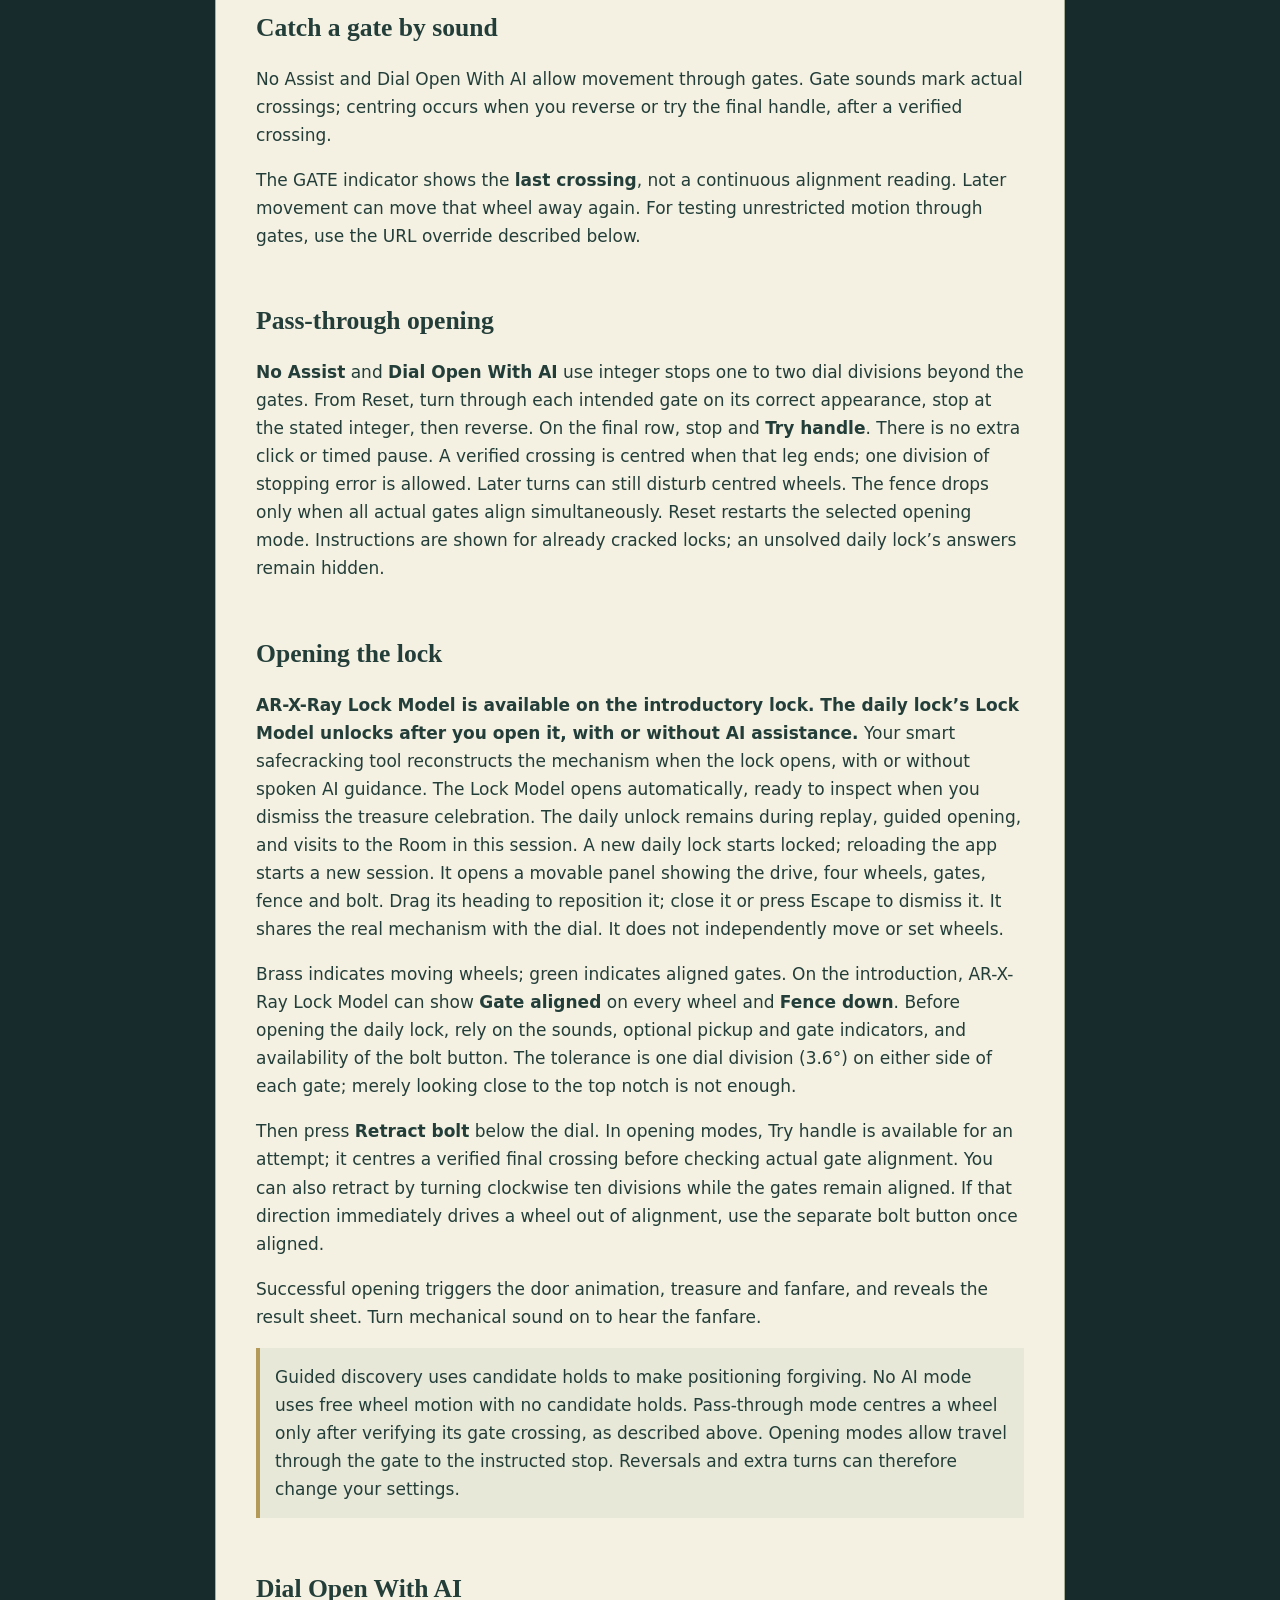
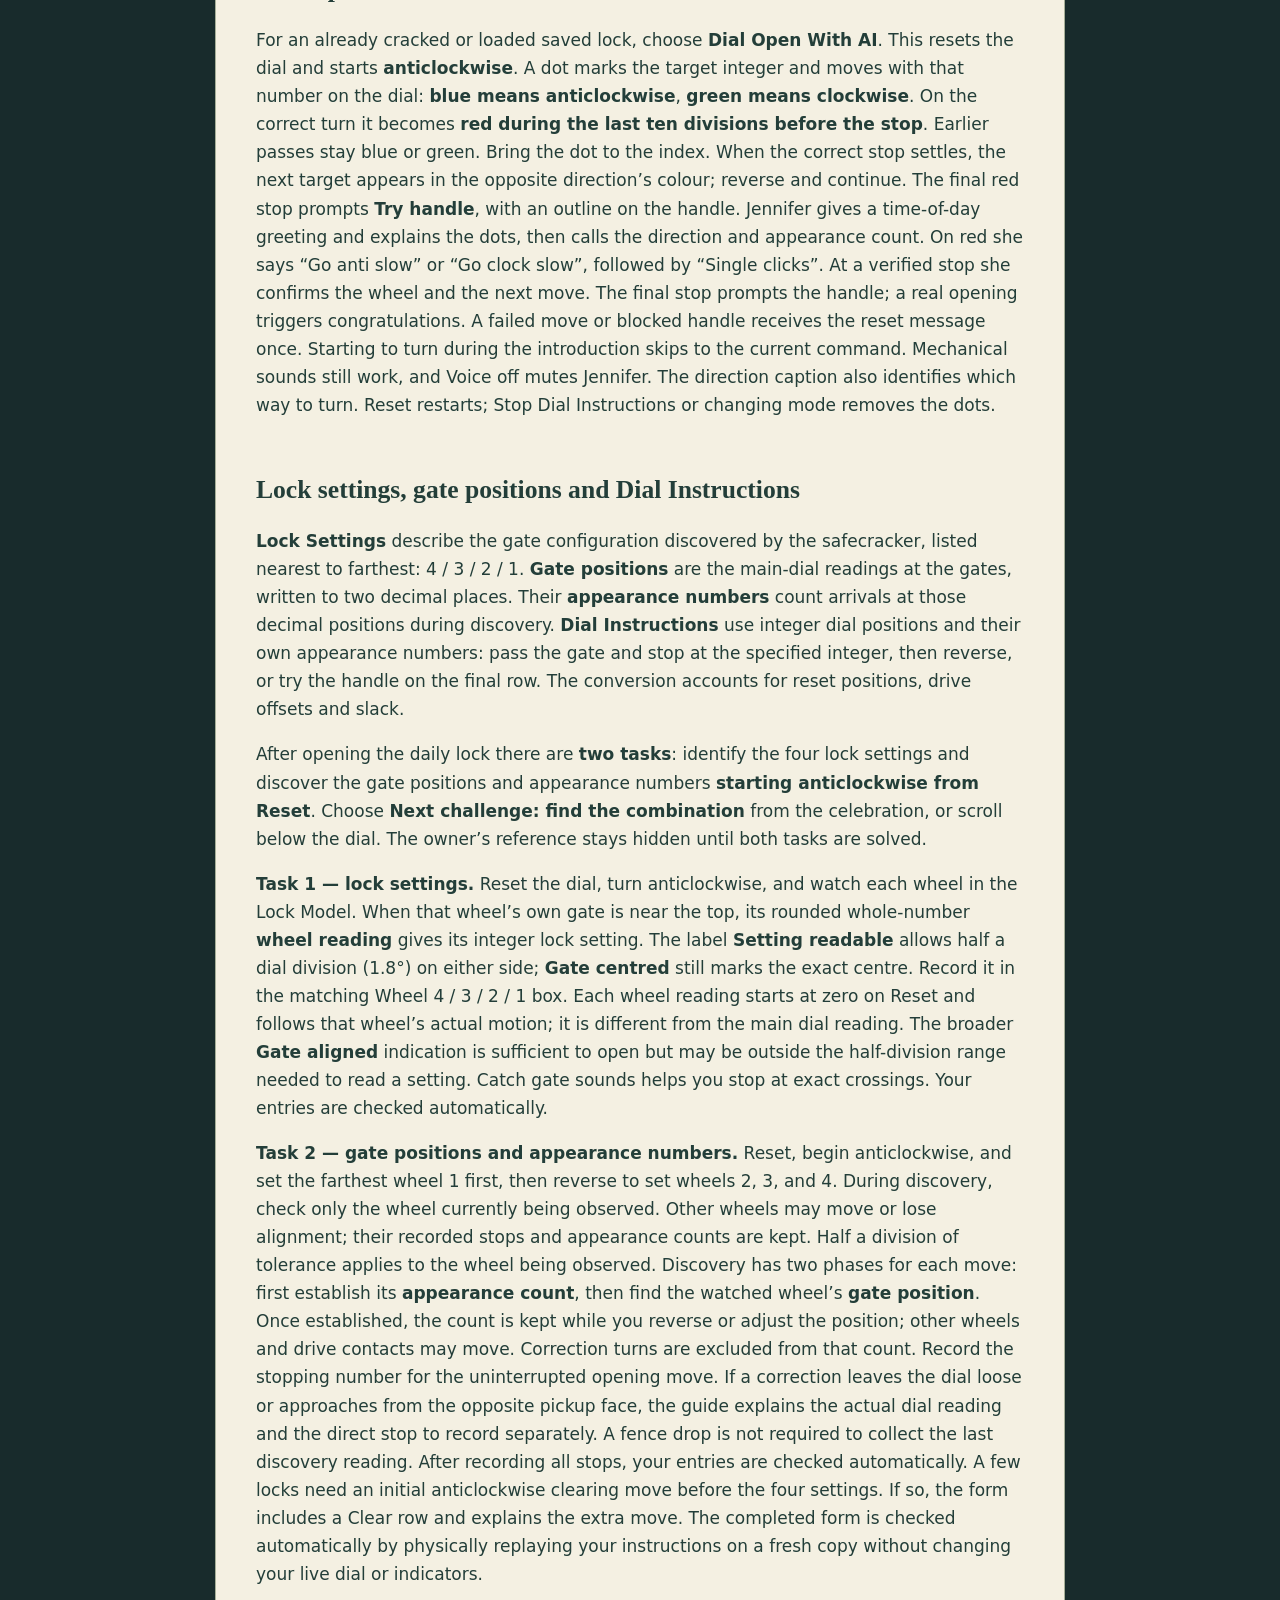
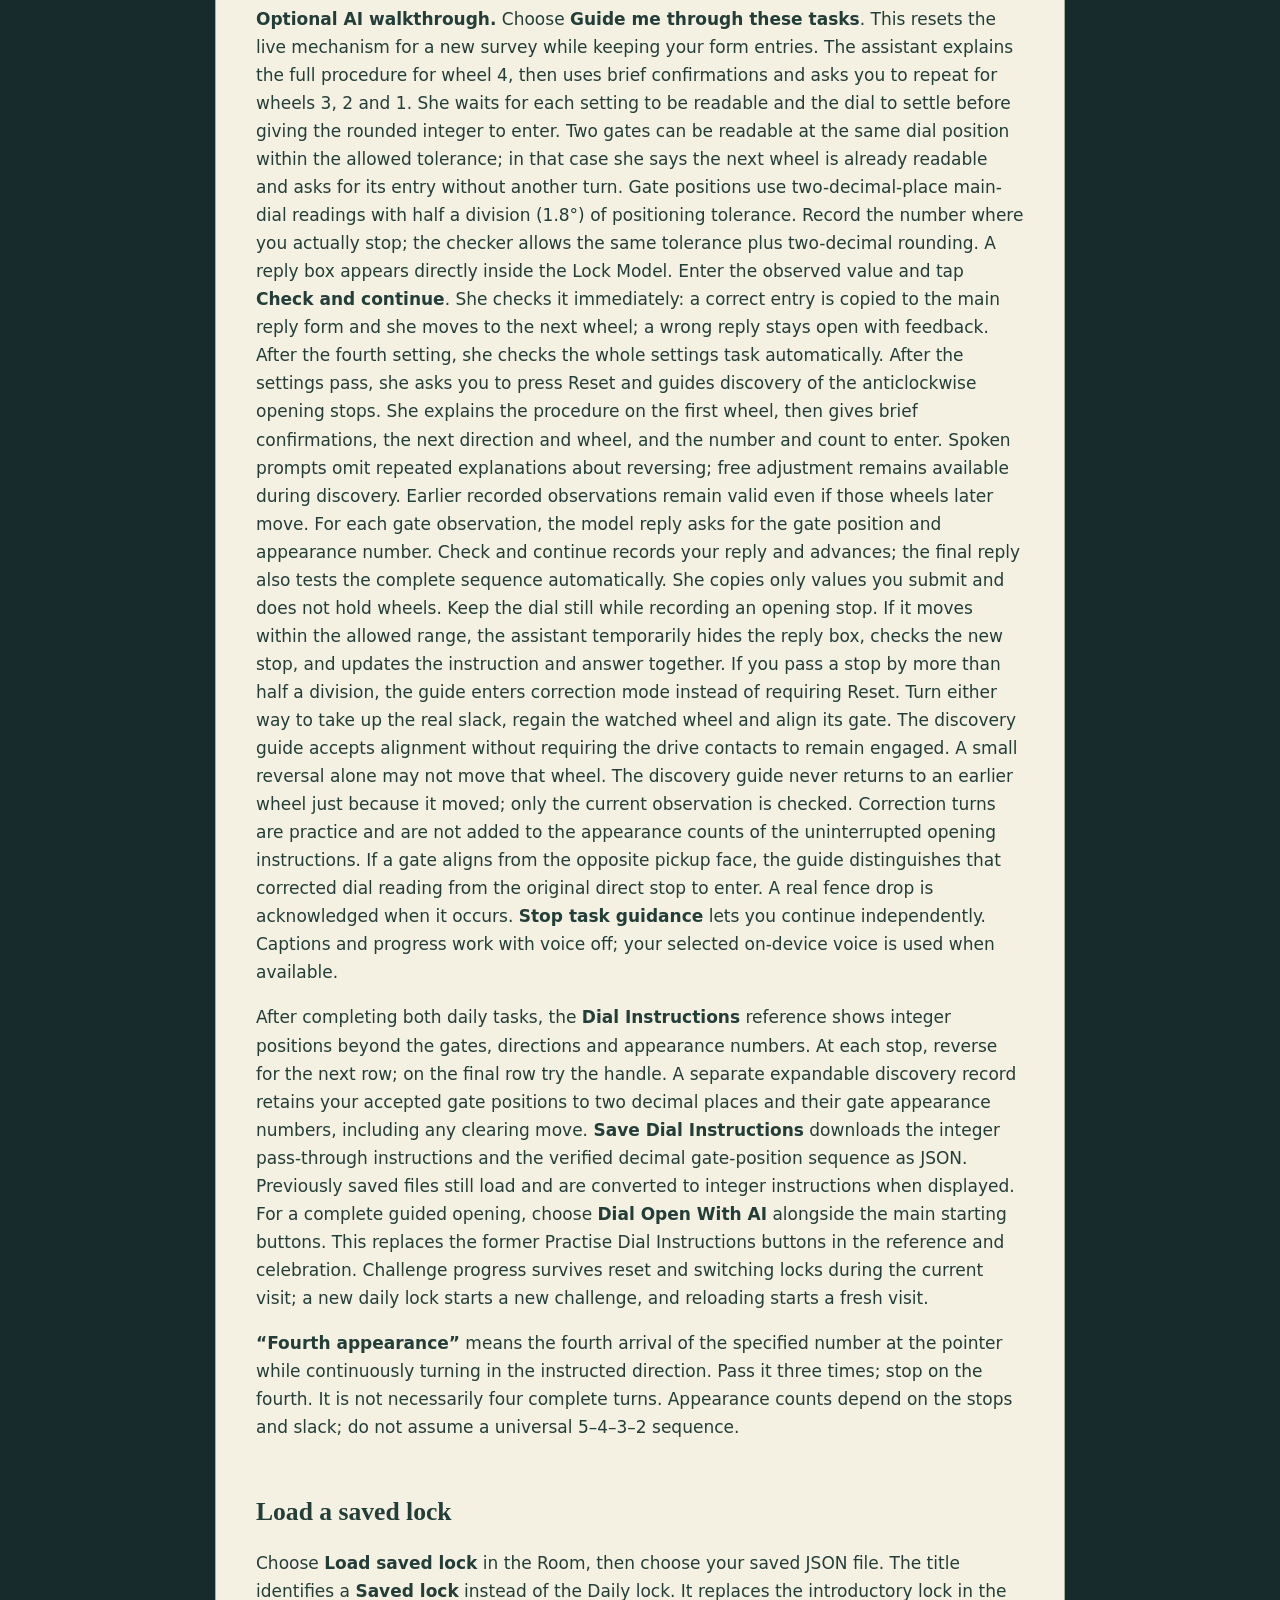
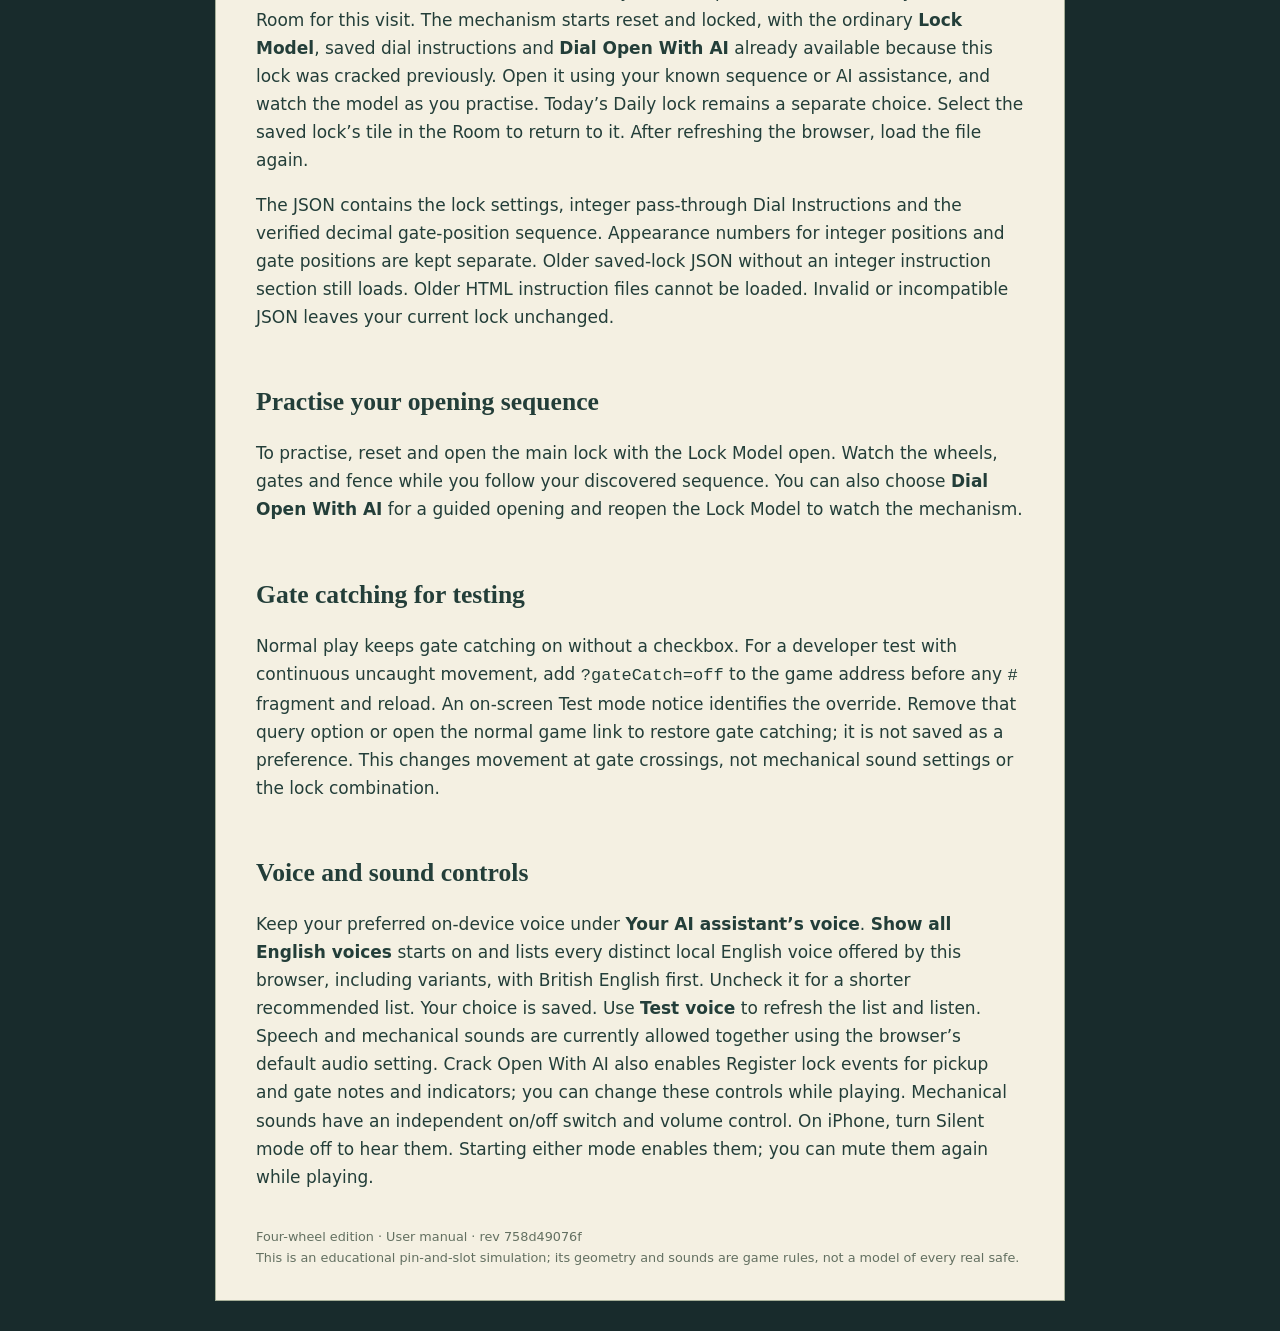
==== commit 61385e96: "Update introductory Jennifer guidance" ====
--- a/user-manual.html
+++ b/user-manual.html
@@ -72,7 +72,7 @@
 <p>Normal play keeps gate catching on without a checkbox. For a developer test with continuous uncaught movement, add <code>?gateCatch=off</code> to the game address before any <code>#</code> fragment and reload. An on-screen Test mode notice identifies the override. Remove that query option or open the normal game link to restore gate catching; it is not saved as a preference. This changes movement at gate crossings, not mechanical sound settings or the lock combination.</p>
 <h2>Voice and sound controls</h2>
 <p>Keep your preferred on-device voice under <strong>Your AI assistant’s voice</strong>. <strong>Show all English voices</strong> starts on and lists every distinct local English voice offered by this browser, including variants, with British English first. Uncheck it for a shorter recommended list. Your choice is saved. Use <strong>Test voice</strong> to refresh the list and listen. Speech and mechanical sounds are currently allowed together using the browser’s default audio setting. Crack Open With AI also enables Register lock events for pickup and gate notes and indicators; you can change these controls while playing. Mechanical sounds have an independent on/off switch and volume control. On iPhone, turn Silent mode off to hear them. Starting either mode enables them; you can mute them again while playing.</p>
-<footer>Four-wheel edition · User manual · rev a9ad8d3b06<br>This is an educational pin-and-slot simulation; its geometry and sounds are game rules, not a model of every real safe.</footer>
+<footer>Four-wheel edition · User manual · rev 758d49076f<br>This is an educational pin-and-slot simulation; its geometry and sounds are game rules, not a model of every real safe.</footer>
 </main></body></html>
 
 
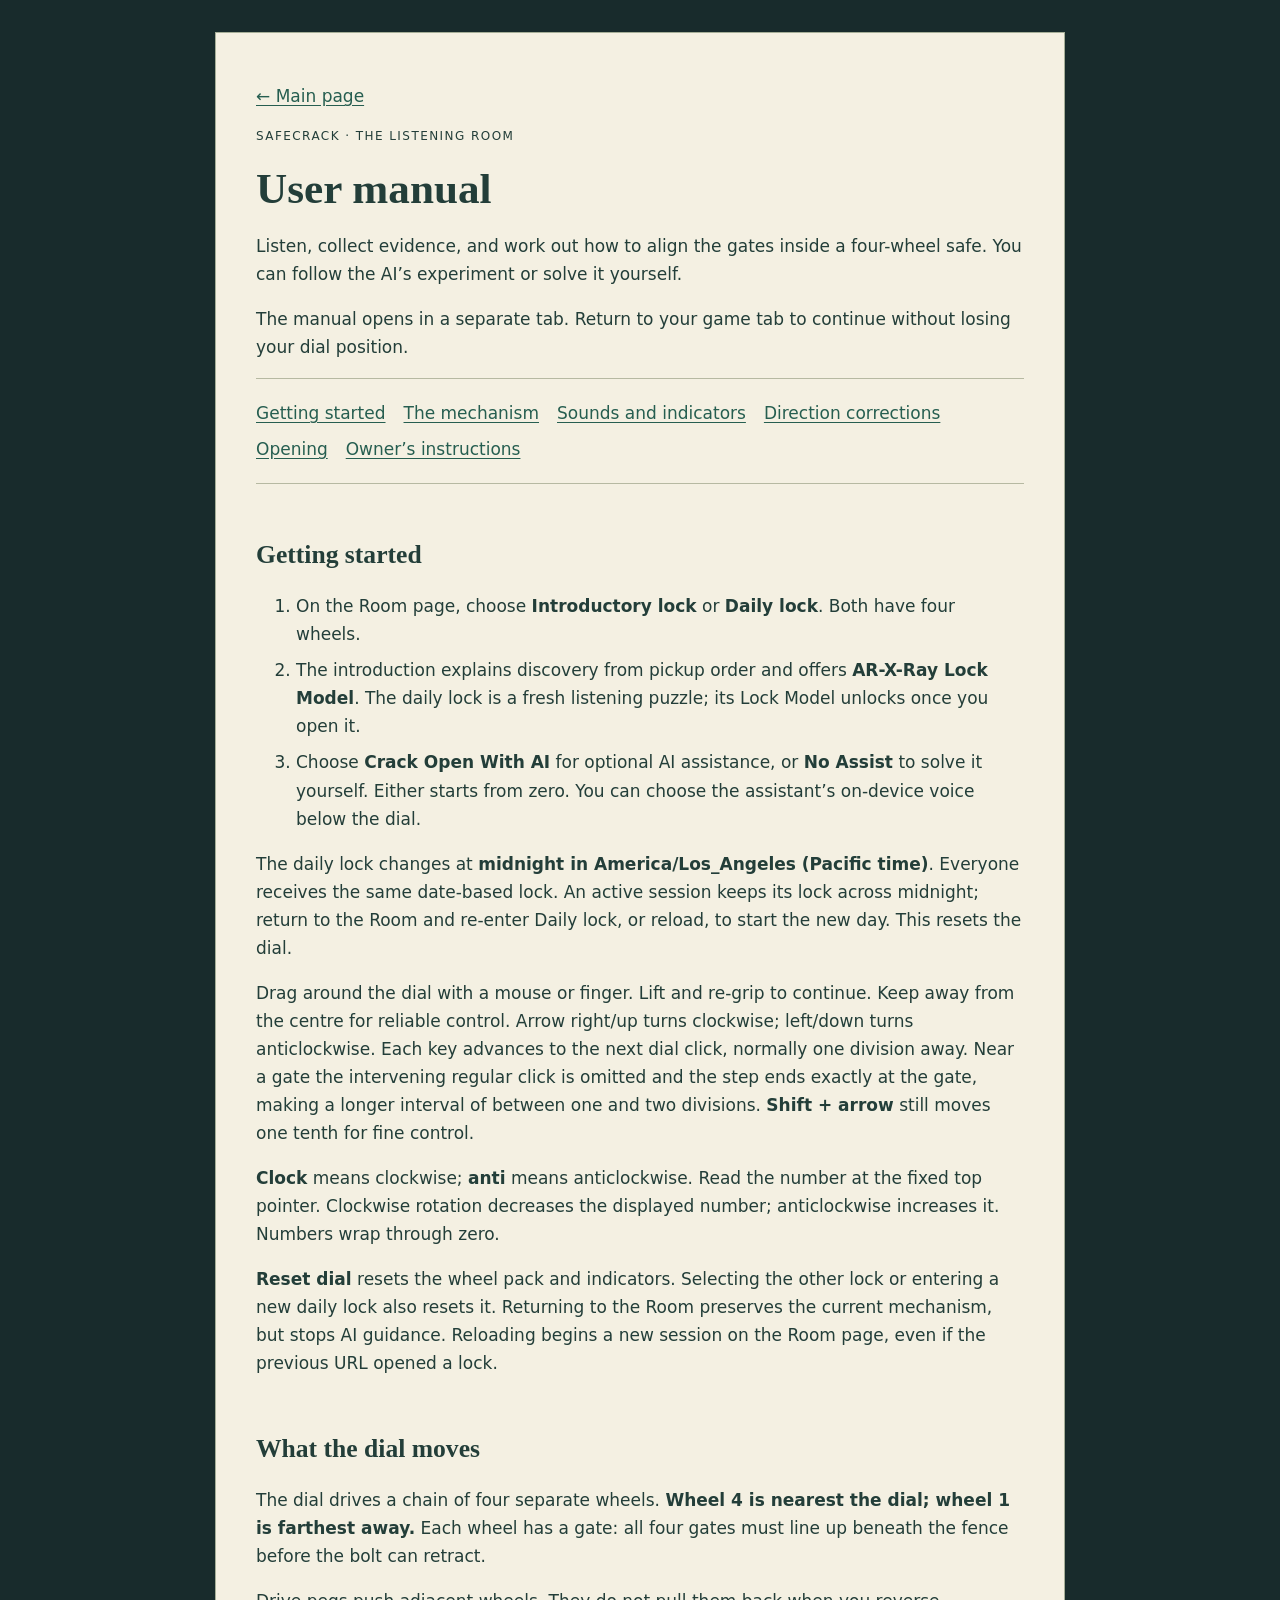
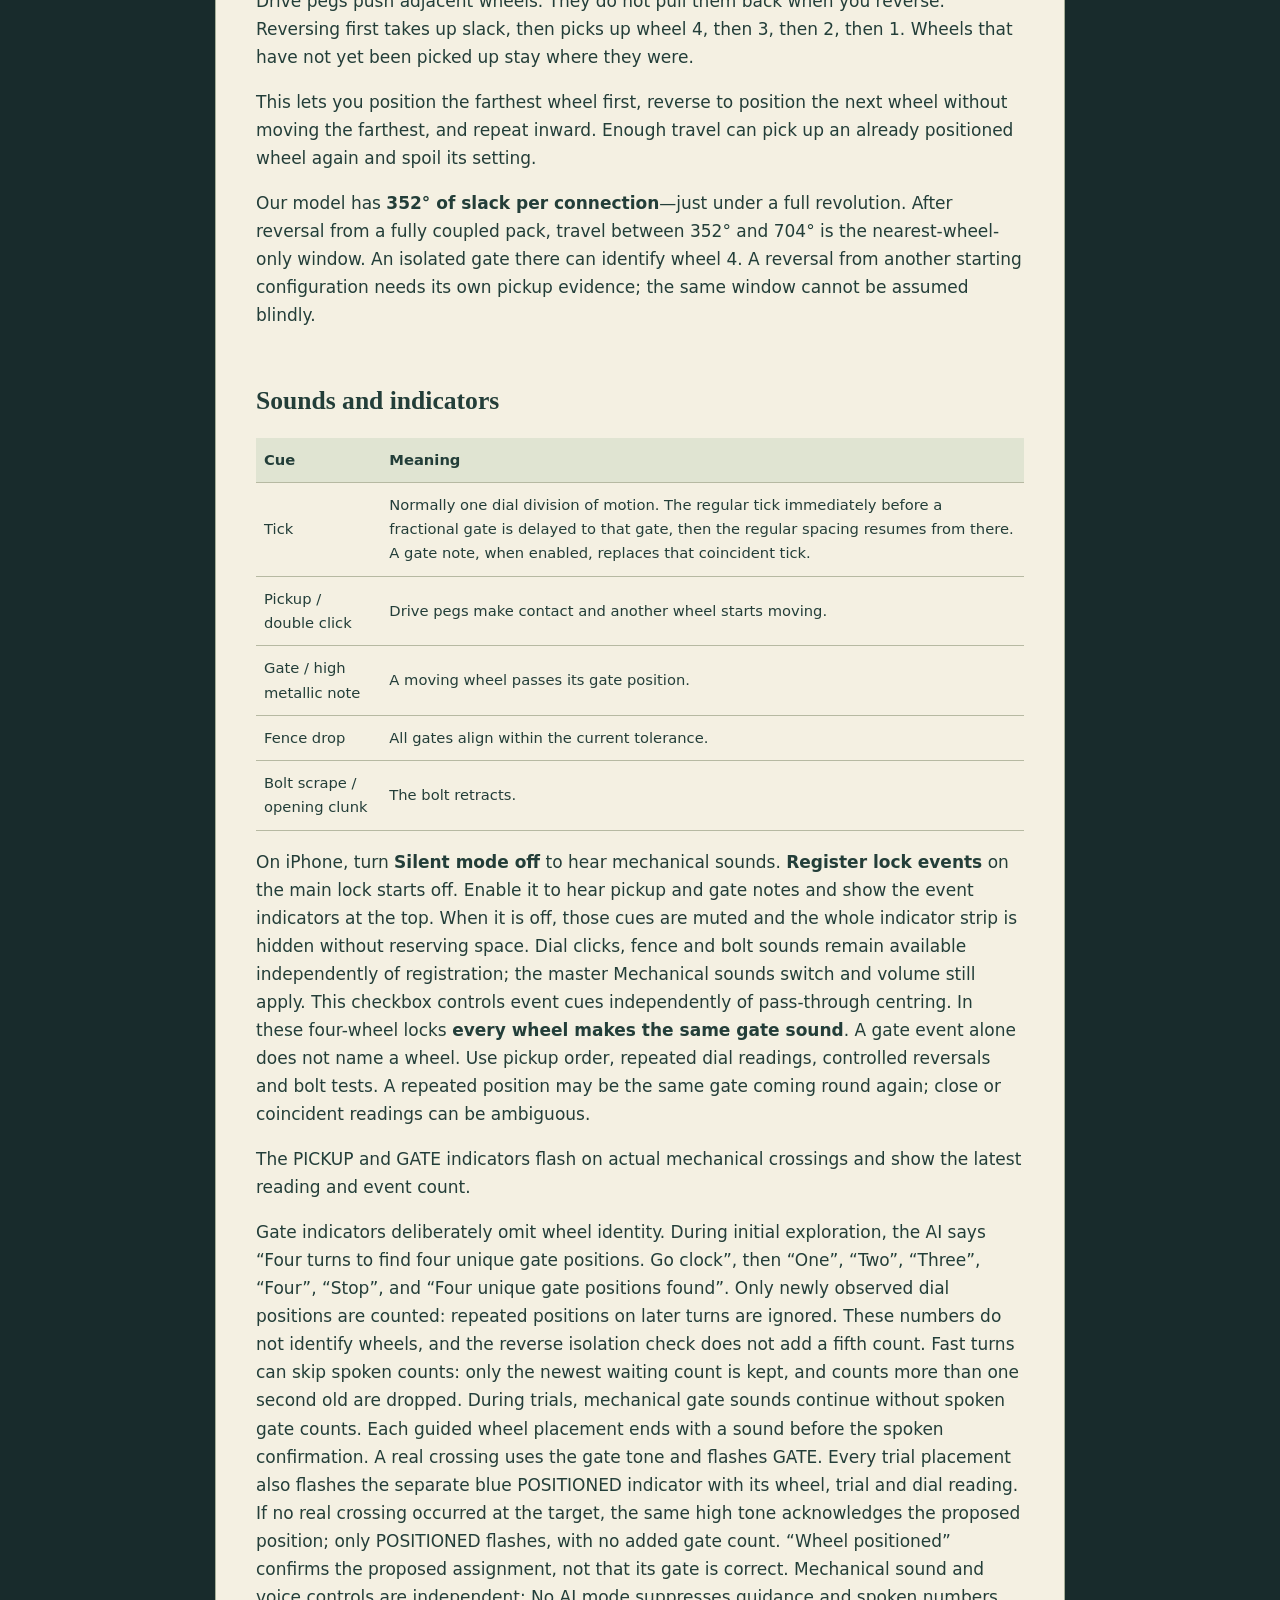
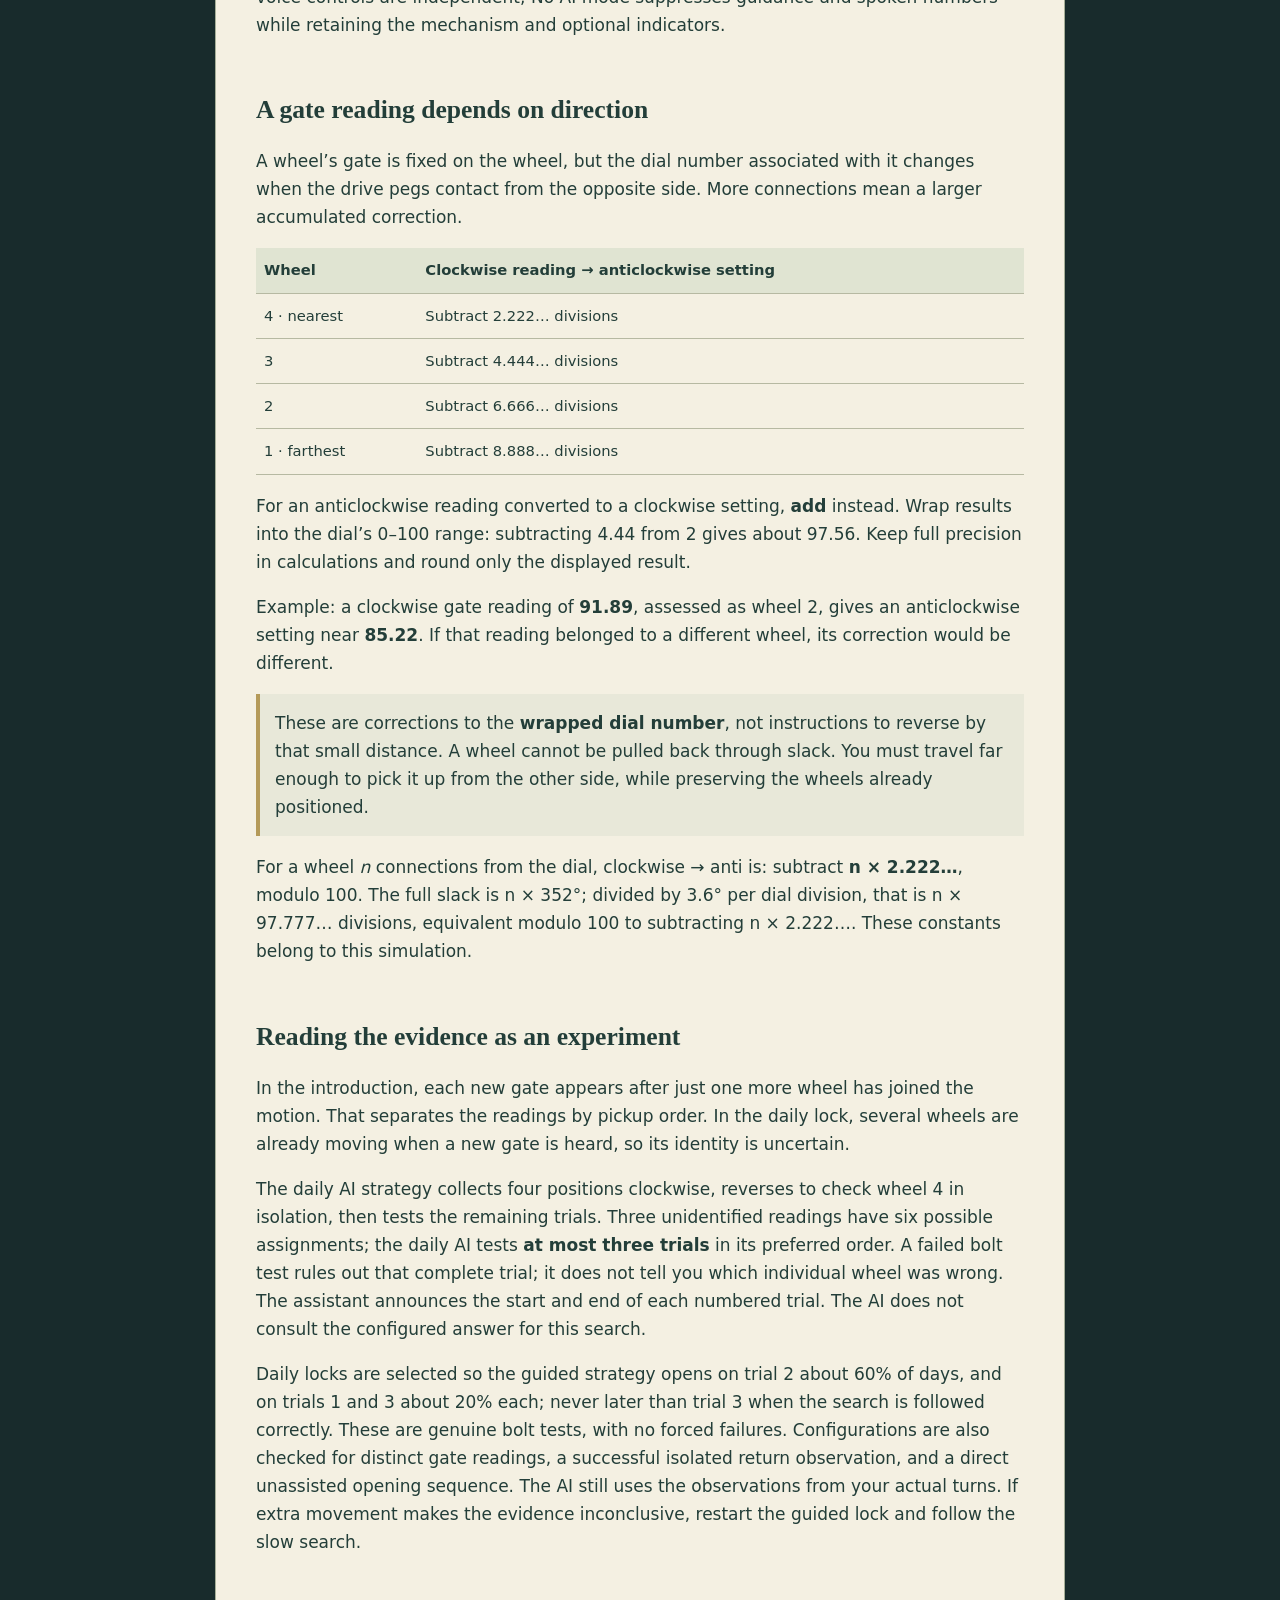
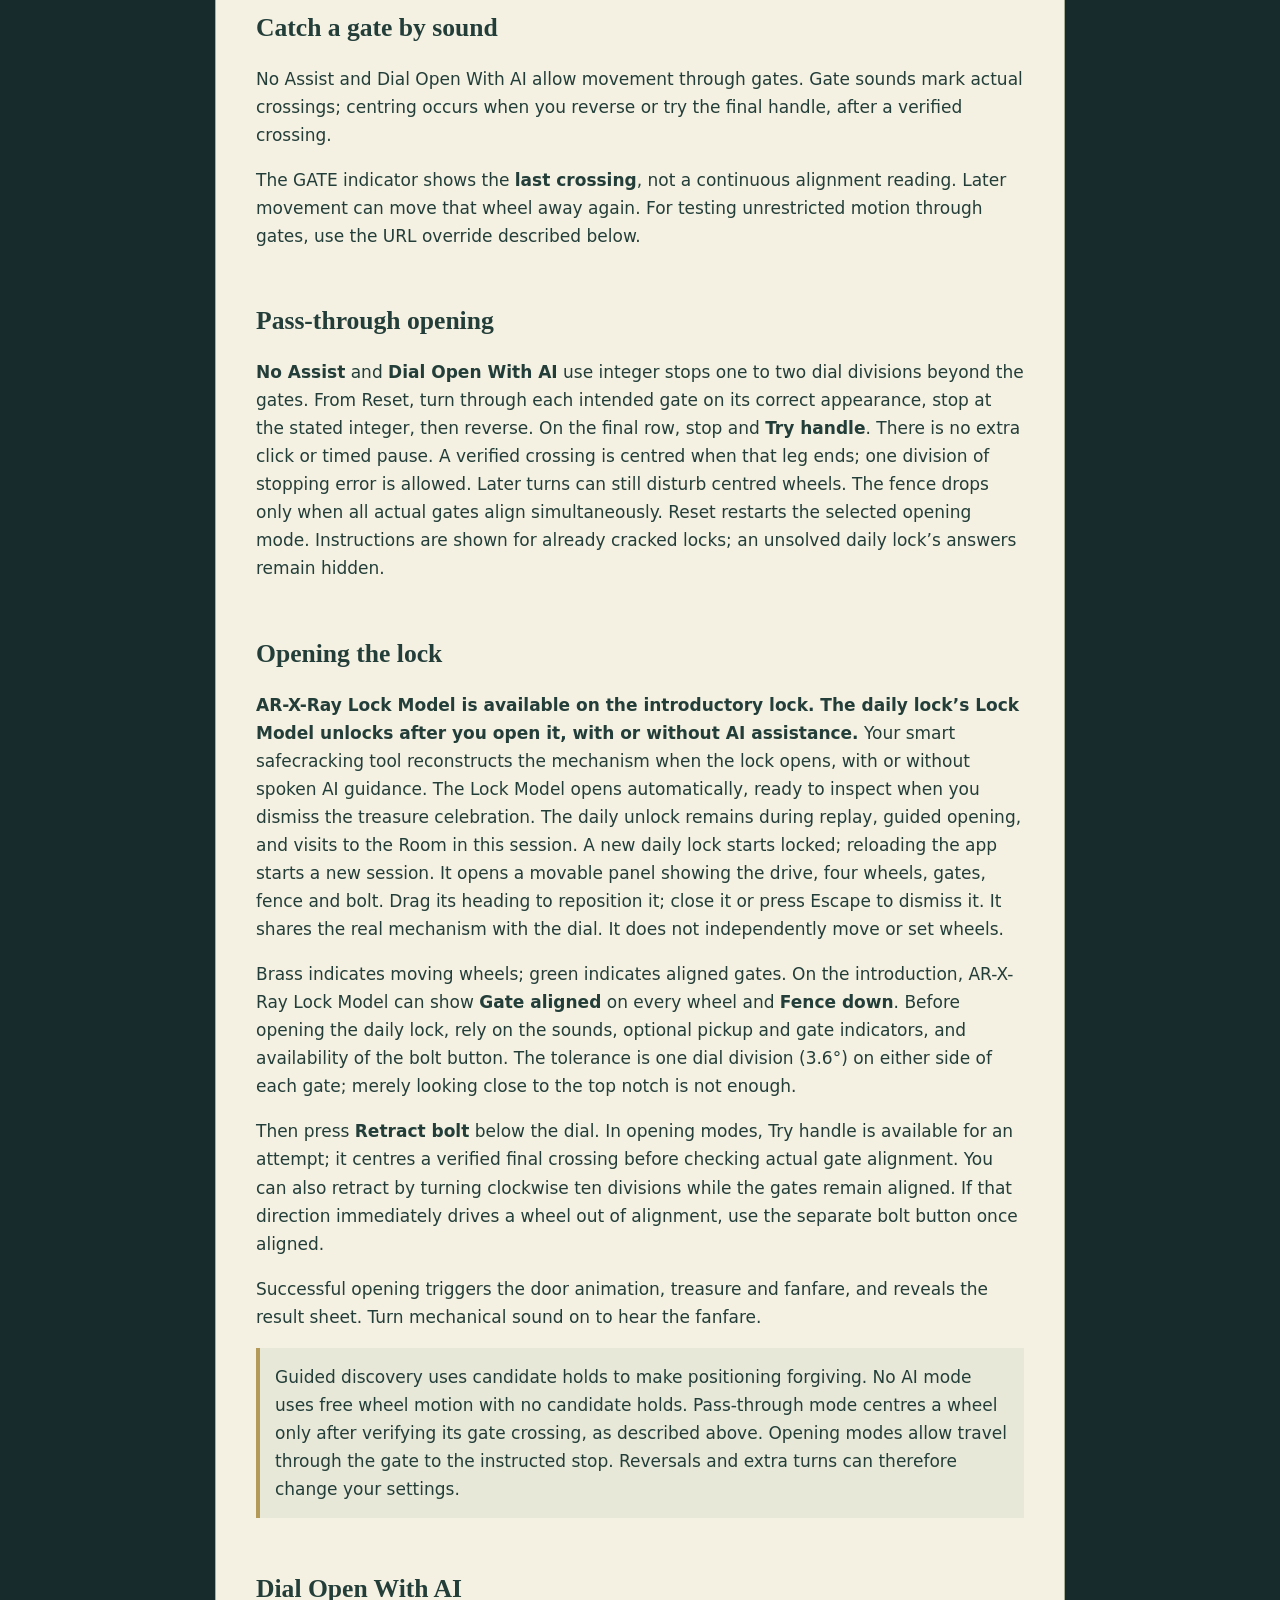
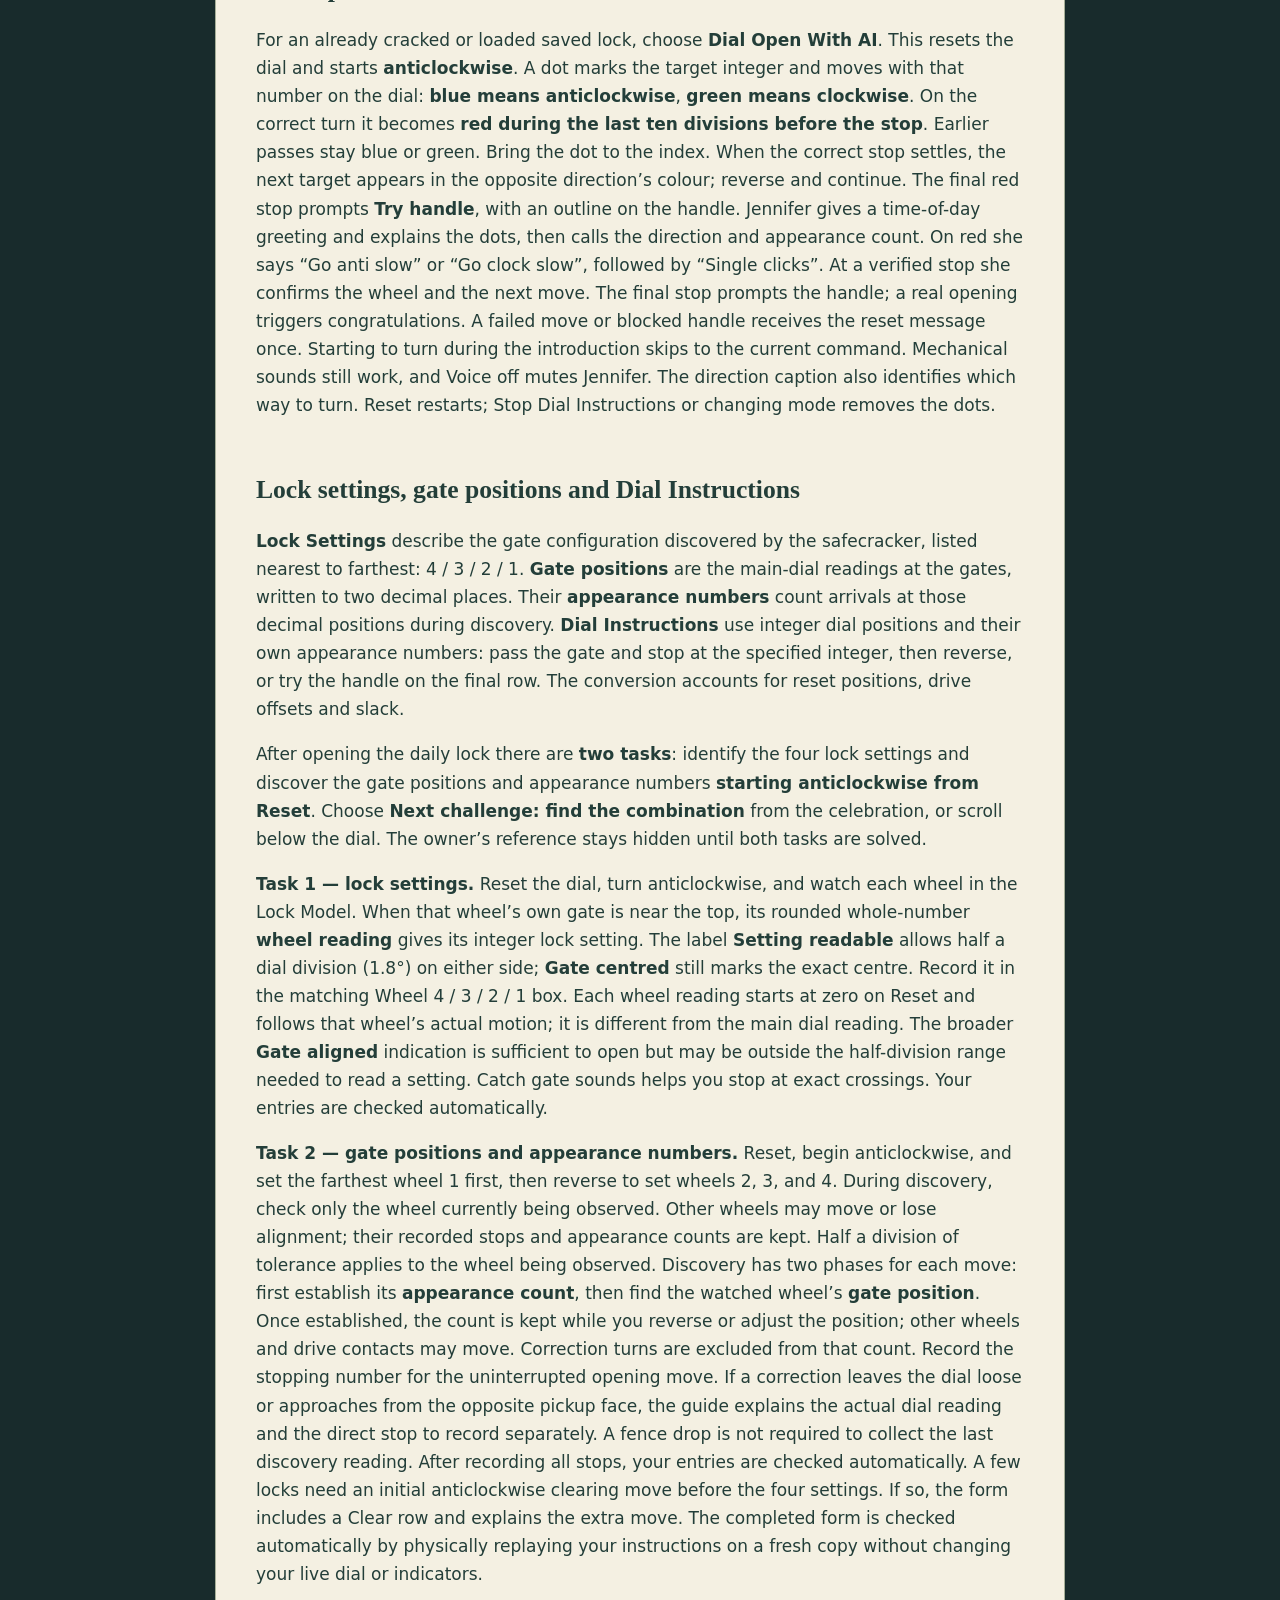
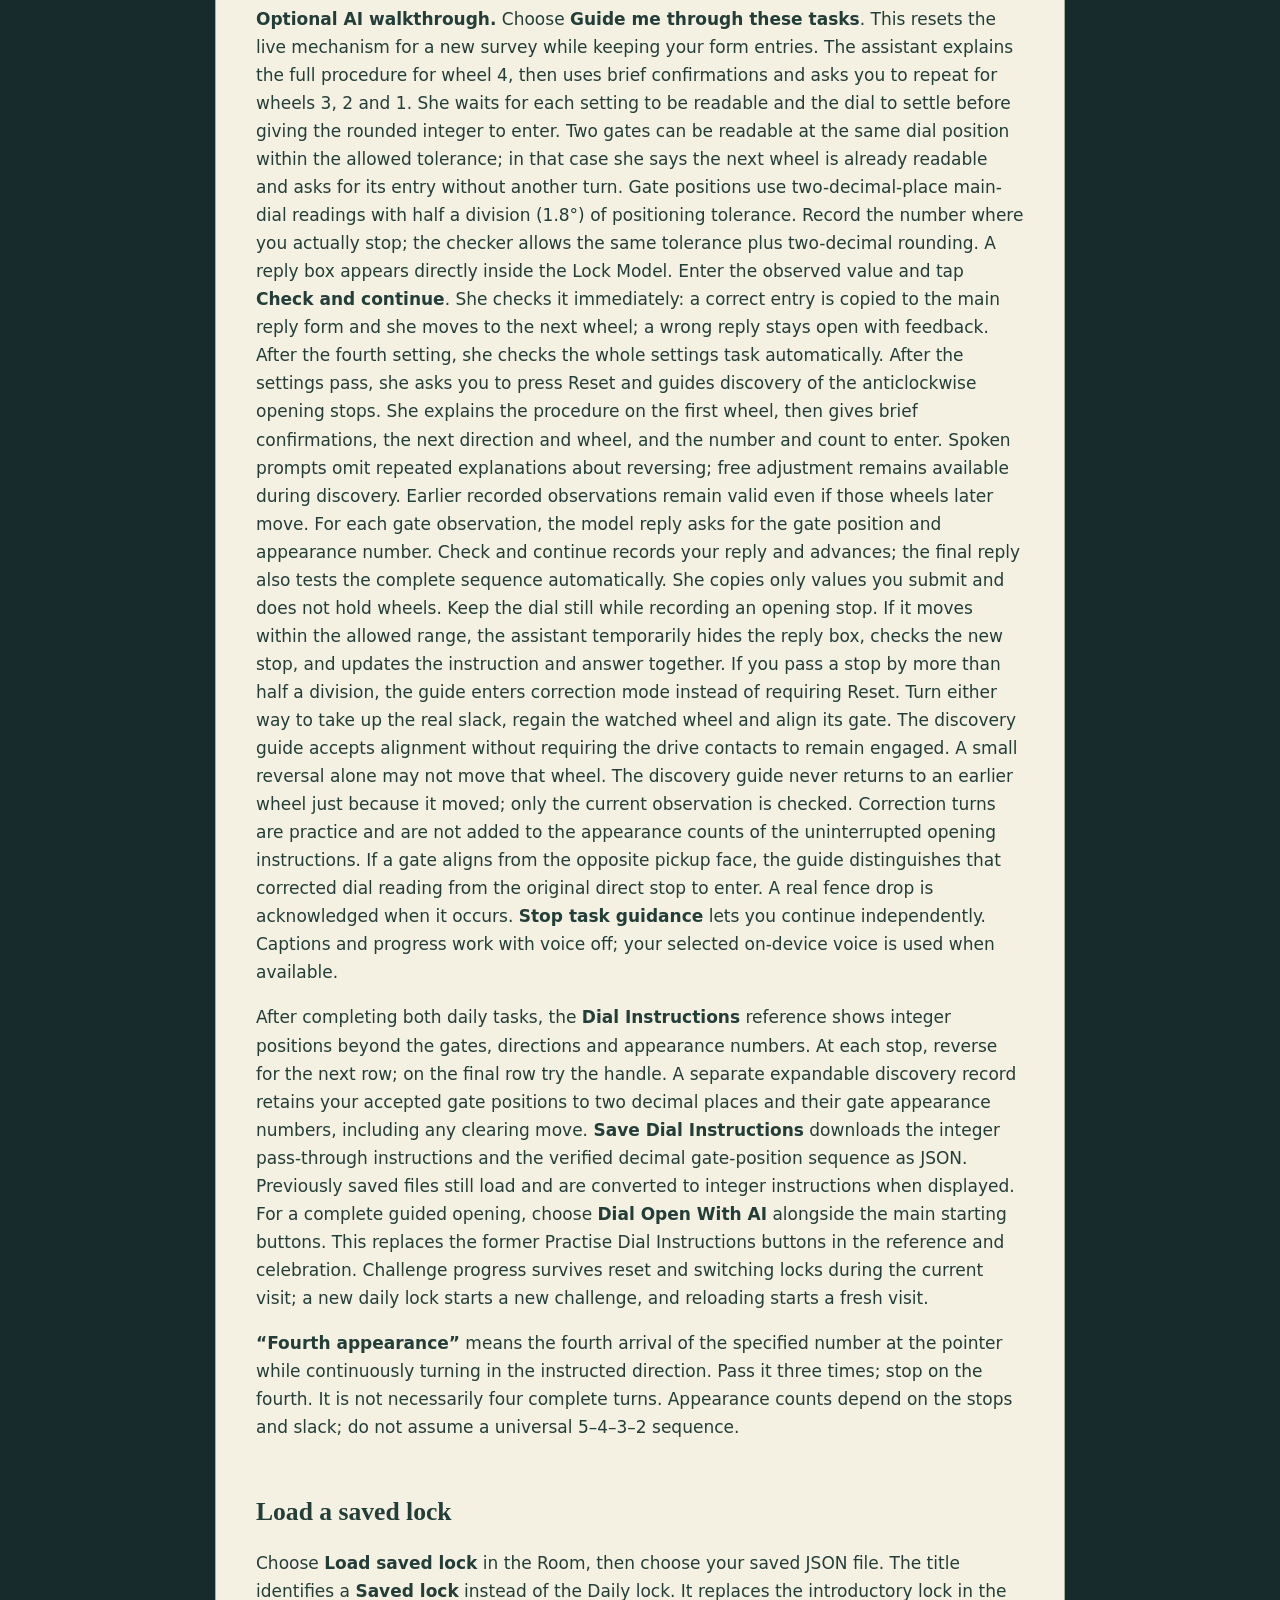
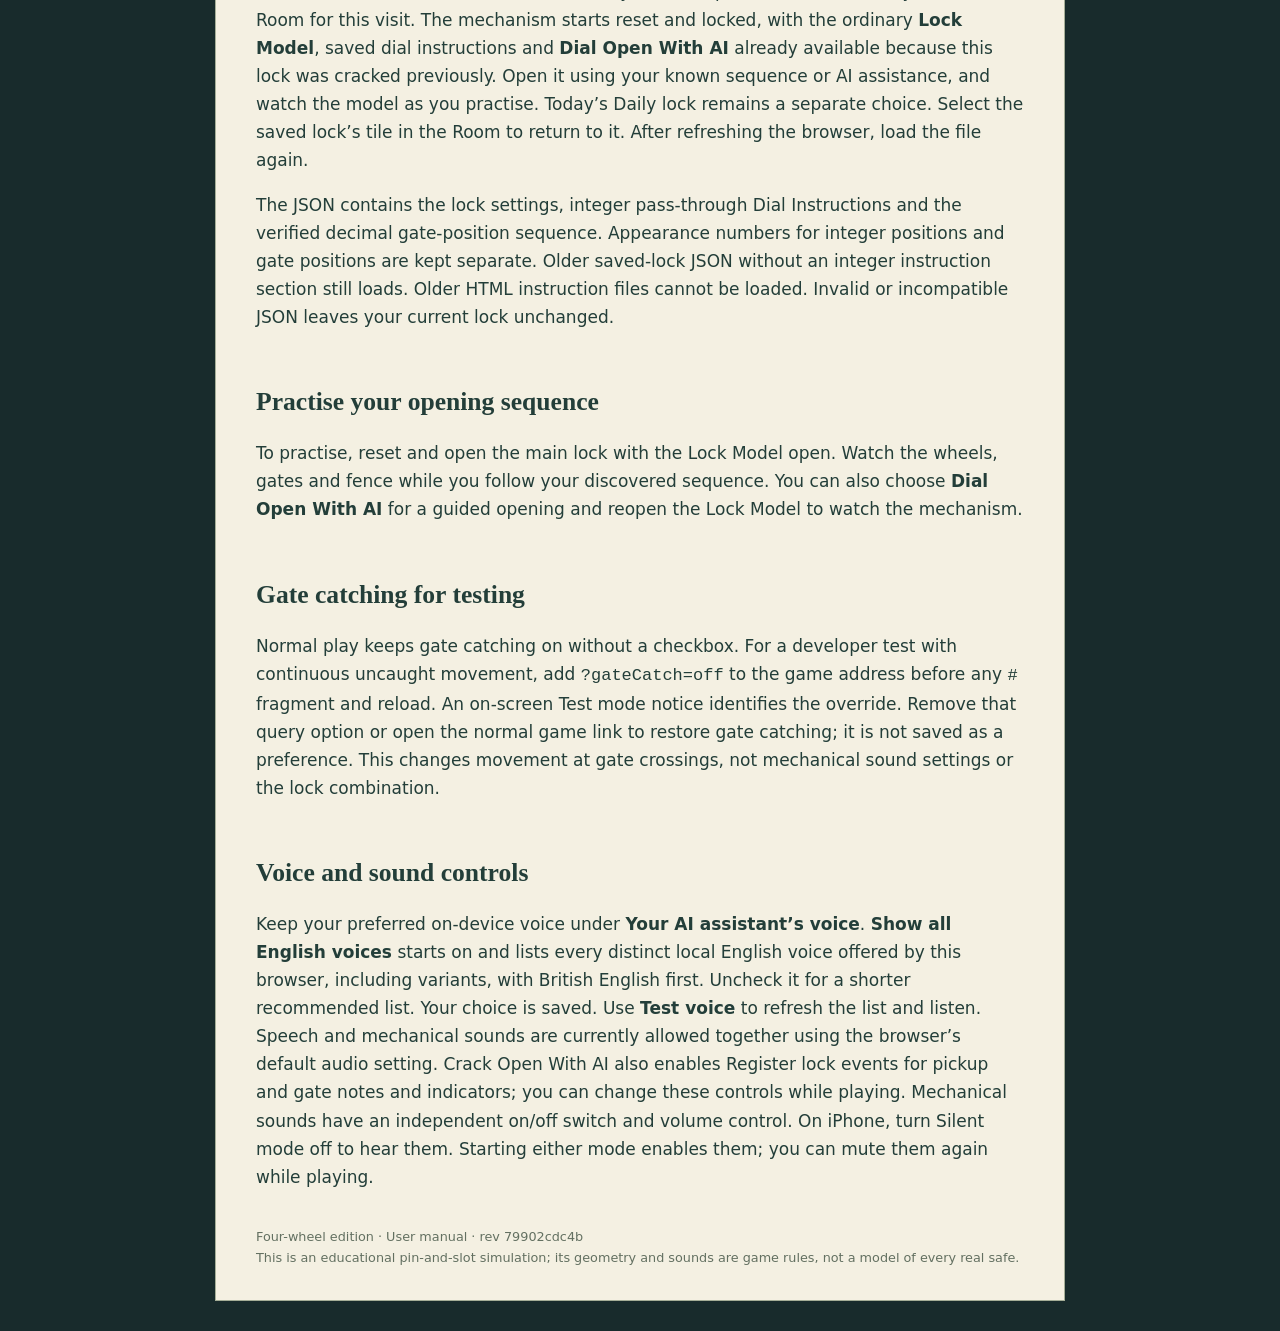
==== commit 5e5e9f5d: "Publish introductory voice directions" ====
--- a/user-manual.html
+++ b/user-manual.html
@@ -72,7 +72,7 @@
 <p>Normal play keeps gate catching on without a checkbox. For a developer test with continuous uncaught movement, add <code>?gateCatch=off</code> to the game address before any <code>#</code> fragment and reload. An on-screen Test mode notice identifies the override. Remove that query option or open the normal game link to restore gate catching; it is not saved as a preference. This changes movement at gate crossings, not mechanical sound settings or the lock combination.</p>
 <h2>Voice and sound controls</h2>
 <p>Keep your preferred on-device voice under <strong>Your AI assistant’s voice</strong>. <strong>Show all English voices</strong> starts on and lists every distinct local English voice offered by this browser, including variants, with British English first. Uncheck it for a shorter recommended list. Your choice is saved. Use <strong>Test voice</strong> to refresh the list and listen. Speech and mechanical sounds are currently allowed together using the browser’s default audio setting. Crack Open With AI also enables Register lock events for pickup and gate notes and indicators; you can change these controls while playing. Mechanical sounds have an independent on/off switch and volume control. On iPhone, turn Silent mode off to hear them. Starting either mode enables them; you can mute them again while playing.</p>
-<footer>Four-wheel edition · User manual · rev 758d49076f<br>This is an educational pin-and-slot simulation; its geometry and sounds are game rules, not a model of every real safe.</footer>
+<footer>Four-wheel edition · User manual · rev 79902cdc4b<br>This is an educational pin-and-slot simulation; its geometry and sounds are game rules, not a model of every real safe.</footer>
 </main></body></html>
 
 
